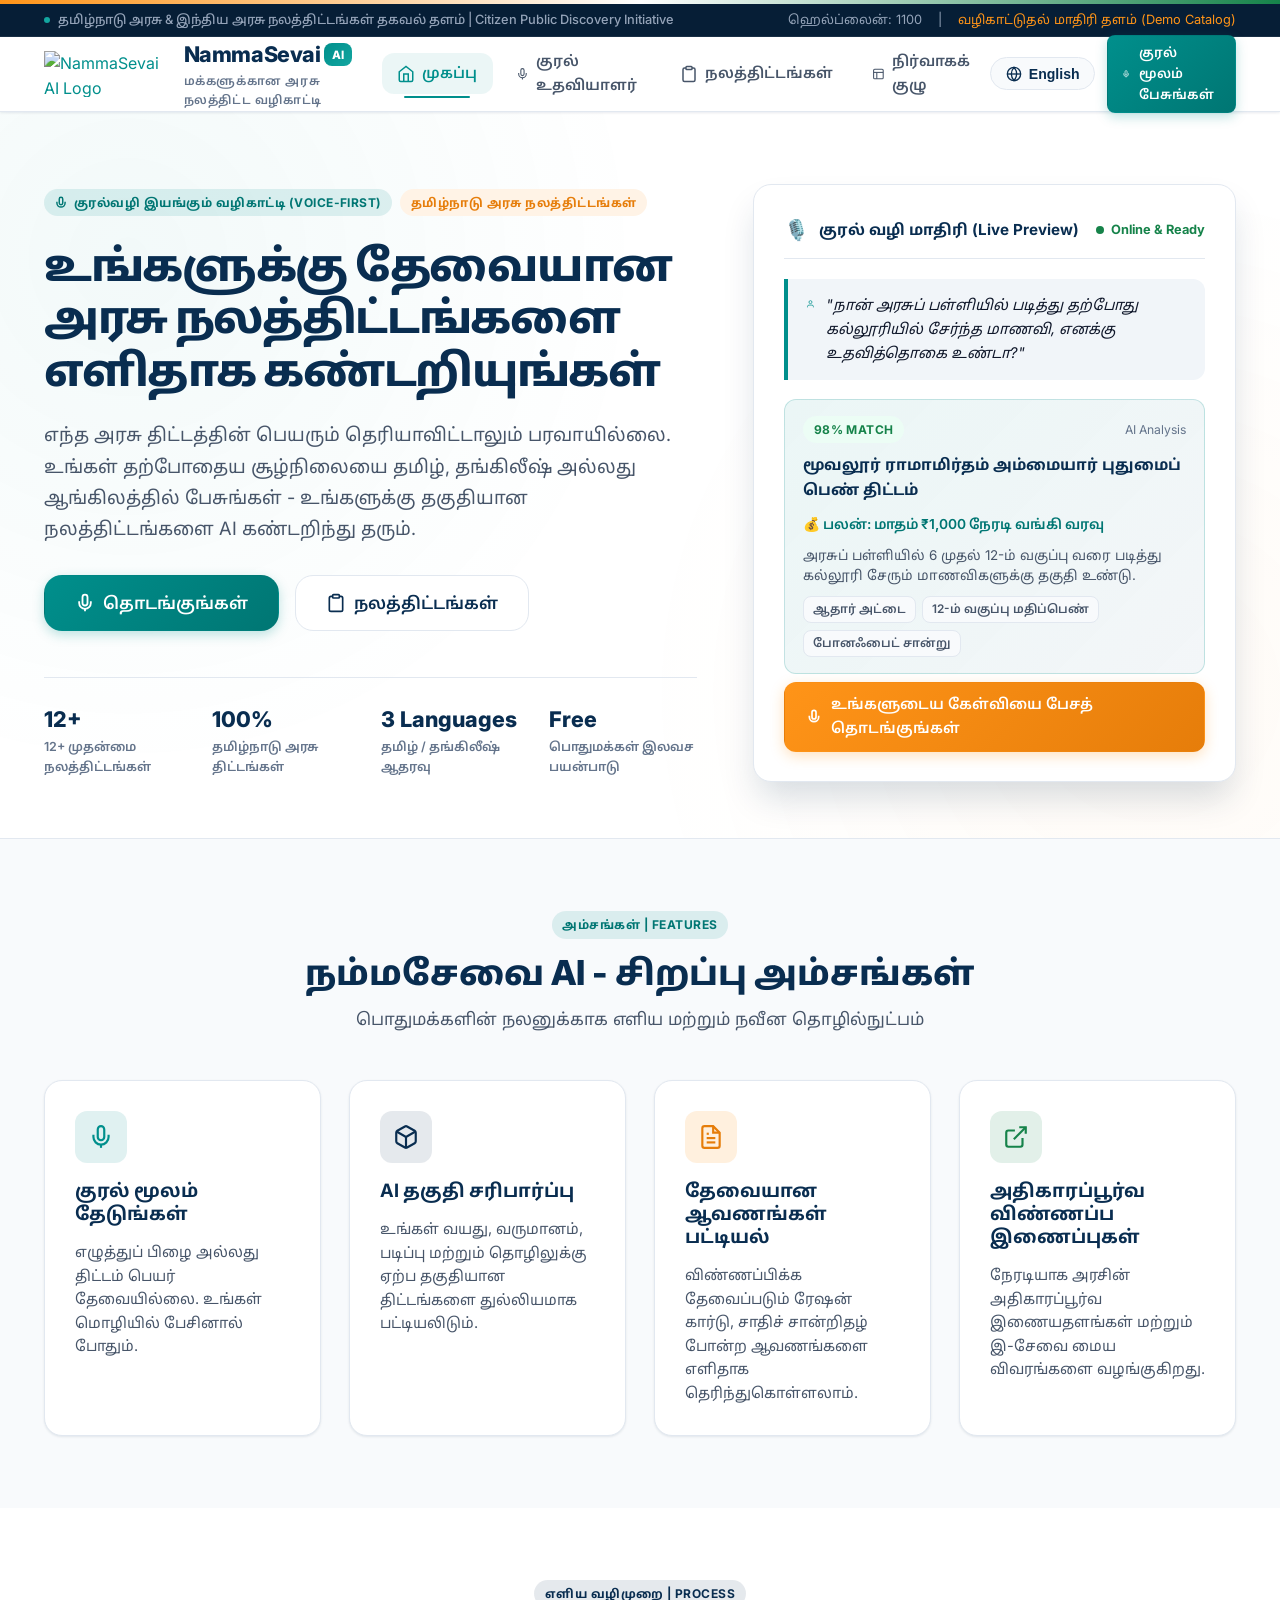
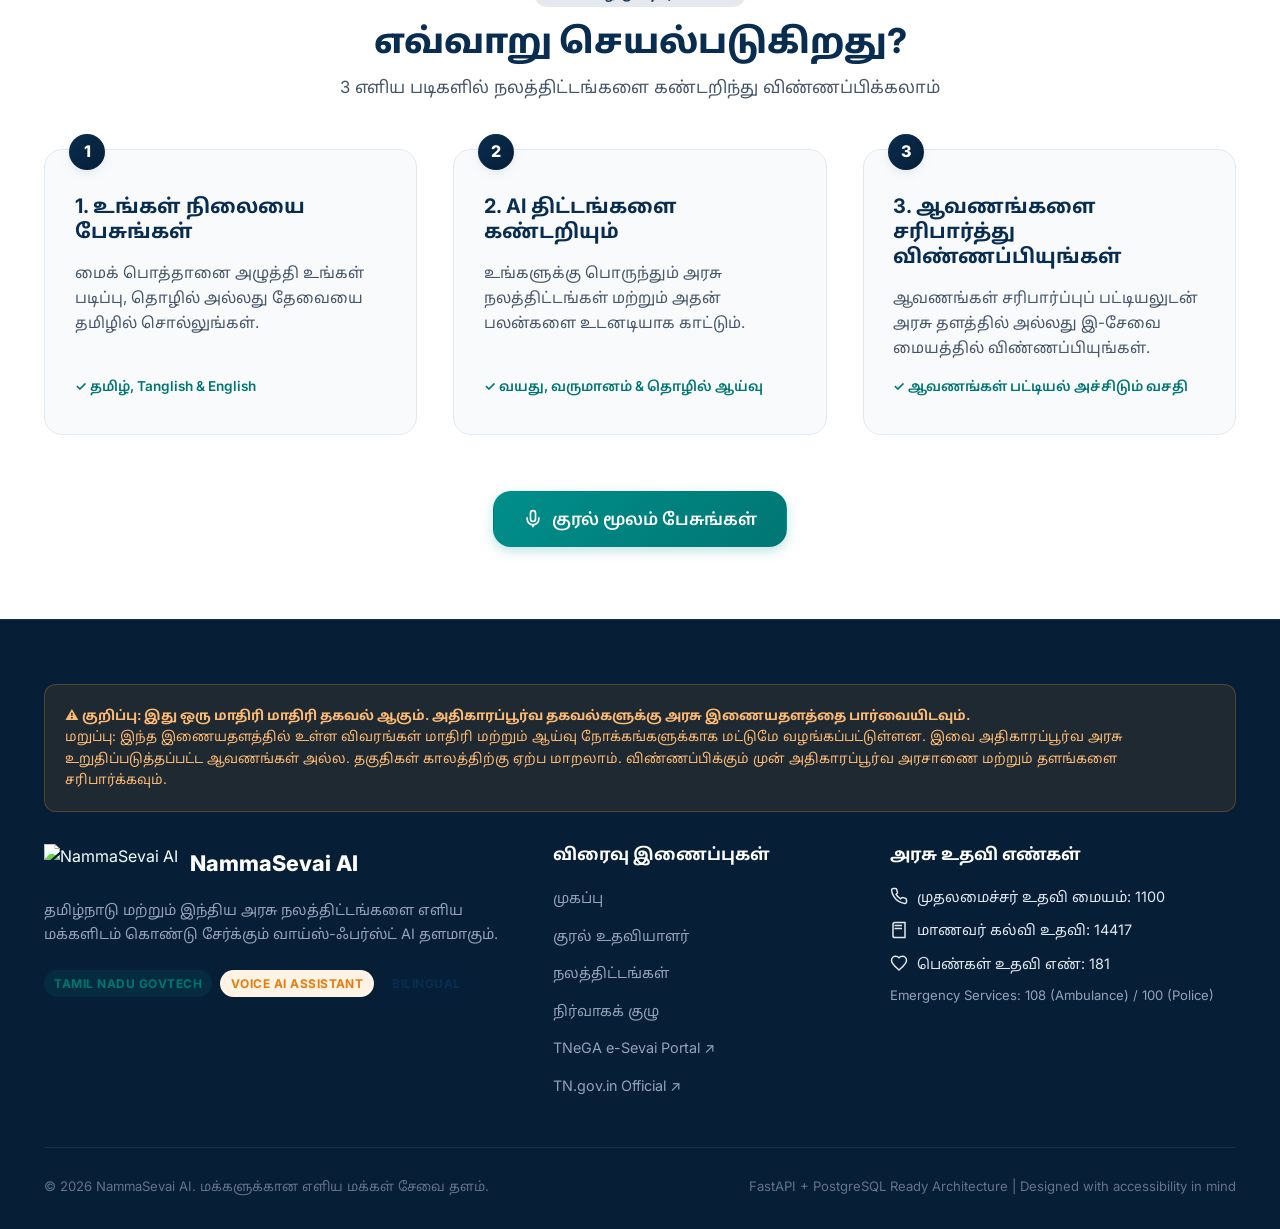
==== templates/index.html @ 92563e33 "Initial commit: NammaSevai AI full-stack voice-first welfare scheme assistant" ====
<!DOCTYPE html>
<html lang="ta">
<head>
  <meta charset="UTF-8" />
  <meta name="viewport" content="width=device-width, initial-scale=1.0" />
  <title>NammaSevai AI | நம்மசேவை AI - அரசு நலத்திட்டங்கள் வழிகாட்டி</title>
  <meta name="description" content="Voice-first government welfare scheme discovery assistant for citizens of Tamil Nadu. Speak in Tamil, Tanglish or English to discover eligible schemes and required documents." />
  <link rel="icon" type="image/svg+xml" href="/assets/nammasevai_minimal.svg" />

  <!-- Google Fonts: Inter & Noto Sans Tamil -->
  <link rel="preconnect" href="https://fonts.googleapis.com" />
  <link rel="preconnect" href="https://fonts.gstatic.com" crossorigin />
  <link href="https://fonts.googleapis.com/css2?family=Inter:wght@400;500;600;700;800&family=Noto+Sans+Tamil:wght@400;500;600;700;800&display=swap" rel="stylesheet" />

  <!-- Stylesheet -->
  <link rel="stylesheet" href="/static/css/style.css" />
</head>
<body>
  <!-- App Mounting Root -->
  <div id="app-root" style="display: flex; flex-direction: column; min-height: 100vh;"></div>

  <!-- Main ES Module Application Entrypoint -->
  <script type="module" src="/static/js/app.js"></script>
</body>
</html>
---- static/css/style.css ----
/* NammaSevai AI - GovTech SaaS Design System */
:root {
  --primary-navy: #092d50;
  --primary-navy-dark: #061e36;
  --primary-navy-light: #164d78;
  --primary-teal: #008f8c;
  --primary-teal-dark: #007673;
  --primary-teal-light: #13a6a0;
  --accent-saffron: #ff9418;
  --accent-saffron-dark: #e67d0a;
  --accent-saffron-light: #fff3e6;
  --gov-green: #16834a;
  --gov-green-light: #ecfdf5;
  --gov-red: #dc2626;
  --gov-red-light: #fef2f2;
  
  --bg-white: #ffffff;
  --bg-surface: #f8fafc;
  --bg-surface-elevated: #ffffff;
  --bg-subtle: #f1f5f9;
  
  --text-main: #0f172a;
  --text-muted: #475569;
  --text-light: #64748b;
  --border-color: #e2e8f0;
  --border-focus: #008f8c;
  
  --shadow-sm: 0 1px 3px rgba(9, 45, 80, 0.06), 0 1px 2px rgba(9, 45, 80, 0.04);
  --shadow-md: 0 4px 14px -2px rgba(9, 45, 80, 0.08), 0 2px 6px -1px rgba(9, 45, 80, 0.04);
  --shadow-lg: 0 12px 28px -4px rgba(9, 45, 80, 0.12), 0 4px 12px -2px rgba(9, 45, 80, 0.06);
  --shadow-xl: 0 20px 35px -5px rgba(9, 45, 80, 0.16);

  --radius-sm: 8px;
  --radius-md: 12px;
  --radius-lg: 18px;
  --radius-full: 9999px;
  
  --font-sans: 'Inter', -apple-system, BlinkMacSystemFont, 'Segoe UI', Roboto, 'Noto Sans Tamil', 'Mukta Malar', sans-serif;
  --transition: all 0.2s cubic-bezier(0.16, 1, 0.3, 1);
}

* {
  box-sizing: border-box;
  margin: 0;
  padding: 0;
}

body {
  font-family: var(--font-sans);
  background-color: var(--bg-white);
  color: var(--text-main);
  line-height: 1.6;
  min-height: 100vh;
  display: flex;
  flex-direction: column;
  -webkit-font-smoothing: antialiased;
}

/* Container */
.container {
  width: 100%;
  max-width: 1240px;
  margin: 0 auto;
  padding: 0 1.5rem;
}

/* Typography */
h1, h2, h3, h4, h5, h6 {
  color: var(--primary-navy);
  font-weight: 700;
  line-height: 1.25;
}

a {
  color: var(--primary-teal);
  text-decoration: none;
  transition: var(--transition);
}
a:hover {
  color: var(--primary-teal-dark);
}

/* Gov Banner */
.gov-top-bar {
  background: linear-gradient(90deg, #ff9418 0%, #ffffff 50%, #16834a 100%);
  height: 4px;
  width: 100%;
}

.official-strip {
  background-color: var(--primary-navy-dark);
  color: #94a3b8;
  font-size: 0.8rem;
  padding: 0.35rem 0;
  border-bottom: 1px solid rgba(255, 255, 255, 0.08);
}
.official-strip-content {
  display: flex;
  justify-content: space-between;
  align-items: center;
  flex-wrap: wrap;
  gap: 0.5rem;
}
.official-badge-text {
  display: flex;
  align-items: center;
  gap: 0.5rem;
  font-weight: 500;
}
.official-badge-text span.dot {
  width: 6px;
  height: 6px;
  background-color: var(--primary-teal-light);
  border-radius: 50%;
  display: inline-block;
}

/* Navbar */
.navbar {
  background-color: var(--bg-white);
  border-bottom: 1px solid var(--border-color);
  position: sticky;
  top: 0;
  z-index: 1000;
  box-shadow: var(--shadow-sm);
  transition: var(--transition);
}
.navbar-inner {
  display: flex;
  align-items: center;
  justify-content: space-between;
  height: 74px;
}
.brand-link {
  display: flex;
  align-items: center;
  gap: 0.85rem;
  text-decoration: none;
  cursor: pointer;
}
.brand-logo-img {
  height: 46px;
  width: auto;
  object-fit: contain;
}
.brand-titles {
  display: flex;
  flex-direction: column;
}
.brand-title-main {
  font-size: 1.35rem;
  font-weight: 800;
  color: var(--primary-navy);
  letter-spacing: -0.02em;
  display: flex;
  align-items: center;
  gap: 0.25rem;
}
.brand-title-main .ai-pill {
  background: linear-gradient(135deg, var(--primary-teal), var(--primary-teal-light));
  color: white;
  font-size: 0.72rem;
  font-weight: 800;
  padding: 0.15rem 0.45rem;
  border-radius: var(--radius-sm);
  letter-spacing: 0.05em;
}
.brand-subtitle {
  font-size: 0.74rem;
  color: var(--text-light);
  font-weight: 600;
  text-transform: uppercase;
  letter-spacing: 0.05em;
}

/* Nav links */
.nav-menu {
  display: flex;
  align-items: center;
  list-style: none;
  gap: 0.5rem;
}
.nav-item {
  position: relative;
}
.nav-link {
  display: flex;
  align-items: center;
  gap: 0.45rem;
  padding: 0.55rem 0.95rem;
  font-size: 0.92rem;
  font-weight: 600;
  color: var(--text-muted);
  border-radius: var(--radius-md);
  transition: var(--transition);
  cursor: pointer;
}
.nav-link:hover {
  color: var(--primary-navy);
  background-color: var(--bg-surface);
}
.nav-link.active {
  color: var(--primary-teal);
  background-color: rgba(0, 143, 140, 0.08);
}
.nav-link.active::after {
  content: '';
  position: absolute;
  bottom: -4px;
  left: 20%;
  right: 20%;
  height: 2.5px;
  background-color: var(--primary-teal);
  border-radius: 2px;
}

/* Nav Actions */
.nav-actions {
  display: flex;
  align-items: center;
  gap: 0.75rem;
}
.lang-toggle-btn {
  display: flex;
  align-items: center;
  gap: 0.45rem;
  background-color: var(--bg-surface);
  border: 1px solid var(--border-color);
  color: var(--primary-navy);
  font-size: 0.88rem;
  font-weight: 700;
  padding: 0.48rem 0.9rem;
  border-radius: var(--radius-full);
  cursor: pointer;
  transition: var(--transition);
}
.lang-toggle-btn:hover {
  border-color: var(--primary-teal);
  background-color: #ffffff;
  box-shadow: var(--shadow-sm);
}

.mobile-menu-toggle {
  display: none;
  background: none;
  border: none;
  font-size: 1.5rem;
  color: var(--primary-navy);
  cursor: pointer;
  padding: 0.4rem;
}

/* Buttons */
.btn {
  display: inline-flex;
  align-items: center;
  justify-content: center;
  gap: 0.55rem;
  font-family: inherit;
  font-size: 0.92rem;
  font-weight: 600;
  padding: 0.65rem 1.35rem;
  border-radius: var(--radius-md);
  cursor: pointer;
  transition: var(--transition);
  border: 1px solid transparent;
  text-decoration: none;
}
.btn-primary {
  background: linear-gradient(135deg, var(--primary-teal) 0%, var(--primary-teal-dark) 100%);
  color: #ffffff;
  box-shadow: 0 4px 12px rgba(0, 143, 140, 0.25);
}
.btn-primary:hover {
  background: linear-gradient(135deg, var(--primary-teal-light) 0%, var(--primary-teal) 100%);
  box-shadow: 0 6px 18px rgba(0, 143, 140, 0.35);
  transform: translateY(-1px);
  color: #ffffff;
}
.btn-navy {
  background: linear-gradient(135deg, var(--primary-navy) 0%, var(--primary-navy-dark) 100%);
  color: #ffffff;
}
.btn-navy:hover {
  background: var(--primary-navy-light);
  transform: translateY(-1px);
  color: #ffffff;
}
.btn-saffron {
  background: linear-gradient(135deg, var(--accent-saffron) 0%, var(--accent-saffron-dark) 100%);
  color: #ffffff;
  box-shadow: 0 4px 14px rgba(255, 148, 24, 0.28);
}
.btn-saffron:hover {
  background: var(--accent-saffron-dark);
  color: #ffffff;
}
.btn-outline {
  background: #ffffff;
  border-color: var(--border-color);
  color: var(--primary-navy);
}
.btn-outline:hover {
  border-color: var(--primary-teal);
  color: var(--primary-teal);
  background-color: var(--bg-surface);
}
.btn-sm {
  font-size: 0.82rem;
  padding: 0.4rem 0.85rem;
  border-radius: var(--radius-sm);
}
.btn-lg {
  font-size: 1.05rem;
  padding: 0.85rem 1.85rem;
  border-radius: var(--radius-lg);
}

/* Badges */
.badge {
  display: inline-flex;
  align-items: center;
  gap: 0.35rem;
  font-size: 0.75rem;
  font-weight: 700;
  padding: 0.25rem 0.65rem;
  border-radius: var(--radius-full);
  text-transform: uppercase;
  letter-spacing: 0.04em;
}
.badge-teal {
  background-color: rgba(0, 143, 140, 0.12);
  color: var(--primary-teal-dark);
}
.badge-navy {
  background-color: rgba(9, 45, 80, 0.1);
  color: var(--primary-navy);
}
.badge-saffron {
  background-color: var(--accent-saffron-light);
  color: var(--accent-saffron-dark);
}
.badge-green {
  background-color: var(--gov-green-light);
  color: var(--gov-green);
}
.badge-red {
  background-color: var(--gov-red-light);
  color: var(--gov-red);
}

/* Hero Section */
.hero-section {
  position: relative;
  padding: 4.5rem 0 3.5rem;
  background: radial-gradient(circle at 10% 20%, rgba(0, 143, 140, 0.05) 0%, transparent 40%),
              radial-gradient(circle at 90% 80%, rgba(255, 148, 24, 0.04) 0%, transparent 40%),
              var(--bg-white);
  overflow: hidden;
  border-bottom: 1px solid var(--border-color);
}
.hero-grid {
  display: grid;
  grid-template-columns: 1.15fr 0.85fr;
  gap: 3.5rem;
  align-items: center;
}
.hero-content {
  display: flex;
  flex-direction: column;
  gap: 1.4rem;
}
.hero-badge-wrap {
  display: flex;
  align-items: center;
  gap: 0.5rem;
}
.hero-title {
  font-size: 2.75rem;
  font-weight: 800;
  letter-spacing: -0.03em;
  line-height: 1.2;
  color: var(--primary-navy);
}
.hero-subtitle {
  font-size: 1.15rem;
  color: var(--text-muted);
  line-height: 1.7;
}
.hero-actions {
  display: flex;
  flex-wrap: wrap;
  gap: 1rem;
  margin-top: 0.5rem;
}
.hero-stats-row {
  display: grid;
  grid-template-columns: repeat(4, 1fr);
  gap: 1.25rem;
  margin-top: 1.5rem;
  padding-top: 1.5rem;
  border-top: 1px solid var(--border-color);
}
.hero-stat-card {
  display: flex;
  flex-direction: column;
}
.stat-number {
  font-size: 1.35rem;
  font-weight: 800;
  color: var(--primary-navy);
}
.stat-label {
  font-size: 0.78rem;
  color: var(--text-light);
  font-weight: 600;
}

/* Hero Interactive Voice Demo Preview Card */
.hero-preview-box {
  background: #ffffff;
  border-radius: var(--radius-lg);
  padding: 1.85rem;
  box-shadow: var(--shadow-xl);
  border: 1px solid var(--border-color);
  position: relative;
}
.preview-box-header {
  display: flex;
  align-items: center;
  justify-content: space-between;
  margin-bottom: 1.25rem;
  padding-bottom: 0.75rem;
  border-bottom: 1px solid var(--border-color);
}
.preview-status {
  display: flex;
  align-items: center;
  gap: 0.45rem;
  font-size: 0.8rem;
  color: var(--gov-green);
  font-weight: 700;
}
.pulse-indicator {
  width: 8px;
  height: 8px;
  background-color: var(--gov-green);
  border-radius: 50%;
  animation: pulseGreen 2s infinite;
}
@keyframes pulseGreen {
  0% { transform: scale(0.95); box-shadow: 0 0 0 0 rgba(22, 131, 74, 0.7); }
  70% { transform: scale(1); box-shadow: 0 0 0 8px rgba(22, 131, 74, 0); }
  100% { transform: scale(0.95); box-shadow: 0 0 0 0 rgba(22, 131, 74, 0); }
}

.preview-speech-demo {
  display: flex;
  flex-direction: column;
  gap: 1.15rem;
}
.speech-bubble-user {
  background-color: #f1f5f9;
  border-left: 4px solid var(--primary-teal);
  padding: 0.95rem 1.15rem;
  border-radius: 0 var(--radius-md) var(--radius-md) 0;
  font-size: 0.92rem;
  color: var(--text-main);
  font-style: italic;
  display: flex;
  align-items: flex-start;
  gap: 0.65rem;
}
.speech-bubble-ai {
  background: linear-gradient(135deg, rgba(0, 143, 140, 0.08) 0%, rgba(22, 77, 120, 0.05) 100%);
  border: 1px solid rgba(0, 143, 140, 0.2);
  border-radius: var(--radius-md);
  padding: 1rem 1.15rem;
  display: flex;
  flex-direction: column;
  gap: 0.65rem;
}
.ai-match-header {
  display: flex;
  align-items: center;
  justify-content: space-between;
}
.ai-scheme-name {
  font-weight: 700;
  color: var(--primary-navy);
  font-size: 0.96rem;
}
.ai-scheme-benefit {
  font-size: 0.86rem;
  color: var(--primary-teal-dark);
  font-weight: 600;
}
.preview-mic-cta {
  display: flex;
  align-items: center;
  justify-content: center;
  margin-top: 0.5rem;
}

/* Feature Cards Grid */
.features-section {
  padding: 4.5rem 0;
  background-color: var(--bg-surface);
}
.section-header {
  text-align: center;
  max-width: 720px;
  margin: 0 auto 3rem;
}
.section-title {
  font-size: 2.15rem;
  font-weight: 800;
  margin-bottom: 0.75rem;
  color: var(--primary-navy);
}
.section-subtitle {
  font-size: 1.05rem;
  color: var(--text-muted);
}
.features-grid {
  display: grid;
  grid-template-columns: repeat(4, 1fr);
  gap: 1.75rem;
}
.feature-card {
  background-color: var(--bg-white);
  border: 1px solid var(--border-color);
  border-radius: var(--radius-lg);
  padding: 1.85rem;
  box-shadow: var(--shadow-sm);
  transition: var(--transition);
  display: flex;
  flex-direction: column;
  gap: 1rem;
}
.feature-card:hover {
  transform: translateY(-4px);
  box-shadow: var(--shadow-lg);
  border-color: var(--primary-teal-light);
}
.feature-icon-wrapper {
  width: 52px;
  height: 52px;
  border-radius: var(--radius-md);
  background: rgba(0, 143, 140, 0.1);
  color: var(--primary-teal);
  display: flex;
  align-items: center;
  justify-content: center;
  font-size: 1.5rem;
}
.feature-title {
  font-size: 1.15rem;
  font-weight: 700;
  color: var(--primary-navy);
}
.feature-desc {
  font-size: 0.92rem;
  color: var(--text-muted);
  line-height: 1.6;
}

/* How It Works Steps */
.how-it-works-section {
  padding: 4.5rem 0;
  background-color: var(--bg-white);
}
.steps-grid {
  display: grid;
  grid-template-columns: repeat(3, 1fr);
  gap: 2.25rem;
  position: relative;
}
.step-card {
  background-color: var(--bg-surface);
  border: 1px solid var(--border-color);
  border-radius: var(--radius-lg);
  padding: 2.25rem 1.85rem;
  position: relative;
  display: flex;
  flex-direction: column;
  gap: 1rem;
}
.step-number {
  position: absolute;
  top: -16px;
  left: 24px;
  background: linear-gradient(135deg, var(--primary-navy), var(--primary-navy-dark));
  color: white;
  width: 36px;
  height: 36px;
  border-radius: 50%;
  display: flex;
  align-items: center;
  justify-content: center;
  font-weight: 800;
  font-size: 1rem;
  box-shadow: var(--shadow-md);
}
.step-title {
  font-size: 1.25rem;
  font-weight: 700;
  color: var(--primary-navy);
  margin-top: 0.5rem;
}
.step-desc {
  font-size: 0.95rem;
  color: var(--text-muted);
  line-height: 1.65;
}

/* AI Assistant Page Styles */
.assistant-page-container {
  padding: 2.5rem 0 4rem;
  max-width: 960px;
  margin: 0 auto;
}
.assistant-header {
  text-align: center;
  margin-bottom: 2rem;
}
.assistant-lang-selector {
  display: flex;
  align-items: center;
  justify-content: center;
  gap: 0.75rem;
  margin-top: 1rem;
  flex-wrap: wrap;
}
.lang-chip {
  padding: 0.45rem 1.15rem;
  border-radius: var(--radius-full);
  font-size: 0.88rem;
  font-weight: 600;
  background-color: var(--bg-surface);
  border: 1px solid var(--border-color);
  color: var(--text-muted);
  cursor: pointer;
  transition: var(--transition);
}
.lang-chip.active {
  background-color: var(--primary-teal);
  color: #ffffff;
  border-color: var(--primary-teal);
  box-shadow: 0 2px 8px rgba(0, 143, 140, 0.25);
}

/* Microphone Interface */
.mic-control-center {
  background: linear-gradient(180deg, #ffffff 0%, var(--bg-surface) 100%);
  border: 1px solid var(--border-color);
  border-radius: var(--radius-lg);
  padding: 2.5rem 2rem;
  text-align: center;
  box-shadow: var(--shadow-lg);
  margin-bottom: 2rem;
  position: relative;
}
.large-mic-btn {
  width: 96px;
  height: 96px;
  border-radius: 50%;
  border: none;
  background: linear-gradient(135deg, var(--primary-teal) 0%, var(--primary-teal-dark) 100%);
  color: white;
  cursor: pointer;
  display: inline-flex;
  align-items: center;
  justify-content: center;
  font-size: 2.4rem;
  box-shadow: 0 10px 25px rgba(0, 143, 140, 0.35);
  transition: var(--transition);
  position: relative;
}
.large-mic-btn:hover {
  transform: scale(1.06);
  background: linear-gradient(135deg, var(--primary-teal-light) 0%, var(--primary-teal) 100%);
  box-shadow: 0 14px 30px rgba(0, 143, 140, 0.45);
}
.large-mic-btn.listening {
  background: linear-gradient(135deg, var(--accent-saffron) 0%, #ea580c 100%);
  animation: micListeningGlow 1.5s infinite;
  box-shadow: 0 0 0 14px rgba(255, 148, 24, 0.2);
}
@keyframes micListeningGlow {
  0% { transform: scale(1); box-shadow: 0 0 0 0 rgba(255, 148, 24, 0.5); }
  70% { transform: scale(1.08); box-shadow: 0 0 0 20px rgba(255, 148, 24, 0); }
  100% { transform: scale(1); box-shadow: 0 0 0 0 rgba(255, 148, 24, 0); }
}

.mic-status-label {
  margin-top: 1.25rem;
  font-size: 1.05rem;
  font-weight: 700;
  color: var(--primary-navy);
}
.waveform-container {
  display: flex;
  align-items: center;
  justify-content: center;
  gap: 5px;
  height: 36px;
  margin-top: 0.85rem;
}
.wave-bar {
  width: 4px;
  height: 8px;
  background-color: var(--accent-saffron);
  border-radius: 2px;
  transition: height 0.15s ease;
}
.waveform-container.active .wave-bar {
  animation: soundwave 1s ease-in-out infinite alternate;
}
.wave-bar:nth-child(1) { animation-delay: 0.1s; }
.wave-bar:nth-child(2) { animation-delay: 0.3s; }
.wave-bar:nth-child(3) { animation-delay: 0.5s; }
.wave-bar:nth-child(4) { animation-delay: 0.2s; }
.wave-bar:nth-child(5) { animation-delay: 0.4s; }
.wave-bar:nth-child(6) { animation-delay: 0.6s; }
.wave-bar:nth-child(7) { animation-delay: 0.3s; }

@keyframes soundwave {
  0% { height: 6px; }
  100% { height: 32px; }
}

/* Assistant Input Bar */
.assistant-input-box {
  display: flex;
  flex-direction: column;
  gap: 1rem;
  margin-top: 1.75rem;
}
.input-textarea-wrap {
  position: relative;
  width: 100%;
}
.citizen-textarea {
  width: 100%;
  min-height: 88px;
  padding: 1rem 1.25rem;
  font-family: inherit;
  font-size: 1rem;
  border: 2px solid var(--border-color);
  border-radius: var(--radius-md);
  background-color: #ffffff;
  color: var(--text-main);
  resize: vertical;
  transition: var(--transition);
}
.citizen-textarea:focus {
  outline: none;
  border-color: var(--primary-teal);
  box-shadow: 0 0 0 4px rgba(0, 143, 140, 0.12);
}
.input-controls-row {
  display: flex;
  justify-content: space-between;
  align-items: center;
  flex-wrap: wrap;
  gap: 0.75rem;
}
.input-controls-actions {
  display: flex;
  gap: 0.75rem;
}

/* Example Prompts */
.example-prompts-box {
  margin-top: 1.75rem;
  background-color: var(--bg-surface);
  border: 1px solid var(--border-color);
  border-radius: var(--radius-md);
  padding: 1.25rem;
}
.example-prompts-title {
  font-size: 0.88rem;
  font-weight: 700;
  color: var(--primary-navy);
  margin-bottom: 0.75rem;
  display: flex;
  align-items: center;
  gap: 0.45rem;
}
.prompt-chips-wrap {
  display: flex;
  flex-wrap: wrap;
  gap: 0.6rem;
}
.prompt-chip {
  background-color: #ffffff;
  border: 1px solid var(--border-color);
  color: var(--text-main);
  font-size: 0.84rem;
  padding: 0.5rem 0.95rem;
  border-radius: var(--radius-full);
  cursor: pointer;
  transition: var(--transition);
  text-align: left;
}
.prompt-chip:hover {
  border-color: var(--primary-teal);
  background-color: rgba(0, 143, 140, 0.05);
  color: var(--primary-teal-dark);
}

/* Chat & Results Display */
.chat-conversation-area {
  display: flex;
  flex-direction: column;
  gap: 1.5rem;
  margin-top: 2rem;
}
.chat-message {
  display: flex;
  gap: 1rem;
  animation: fadeIn 0.3s ease;
}
@keyframes fadeIn {
  from { opacity: 0; transform: translateY(6px); }
  to { opacity: 1; transform: translateY(0); }
}
.chat-avatar {
  width: 42px;
  height: 42px;
  border-radius: 50%;
  display: flex;
  align-items: center;
  justify-content: center;
  font-size: 1.2rem;
  flex-shrink: 0;
}
.chat-avatar.user {
  background-color: var(--primary-navy);
  color: white;
}
.chat-avatar.ai {
  background: linear-gradient(135deg, var(--primary-teal), var(--primary-teal-dark));
  color: white;
}
.chat-body {
  flex: 1;
  background-color: #ffffff;
  border: 1px solid var(--border-color);
  border-radius: var(--radius-md);
  padding: 1.25rem 1.5rem;
  box-shadow: var(--shadow-sm);
}
.chat-body.user-bubble {
  background-color: #f8fafc;
  border-left: 4px solid var(--primary-navy);
}
.chat-body.ai-bubble {
  border-left: 4px solid var(--primary-teal);
}
.chat-header {
  display: flex;
  justify-content: space-between;
  align-items: center;
  margin-bottom: 0.5rem;
}
.chat-sender-name {
  font-weight: 700;
  font-size: 0.9rem;
  color: var(--primary-navy);
}
.chat-time {
  font-size: 0.75rem;
  color: var(--text-light);
}
.chat-text {
  font-size: 0.98rem;
  color: var(--text-main);
  line-height: 1.6;
}
.ai-actions-row {
  display: flex;
  align-items: center;
  justify-content: space-between;
  margin-top: 1rem;
  padding-top: 0.75rem;
  border-top: 1px solid var(--border-color);
  flex-wrap: wrap;
  gap: 0.5rem;
}

/* Chat Matched Scheme Preview Cards */
.matched-schemes-preview-list {
  display: flex;
  flex-direction: column;
  gap: 0.85rem;
  margin-top: 1rem;
}
.matched-preview-card {
  background-color: var(--bg-surface);
  border: 1px solid var(--border-color);
  border-radius: var(--radius-md);
  padding: 1rem 1.25rem;
  display: flex;
  justify-content: space-between;
  align-items: center;
  gap: 1rem;
  transition: var(--transition);
}
.matched-preview-card:hover {
  border-color: var(--primary-teal);
  background-color: #ffffff;
  box-shadow: var(--shadow-sm);
}
.matched-preview-info {
  display: flex;
  flex-direction: column;
  gap: 0.25rem;
}
.matched-preview-title {
  font-weight: 700;
  color: var(--primary-navy);
  font-size: 0.96rem;
}
.matched-preview-benefit {
  font-size: 0.85rem;
  color: var(--primary-teal-dark);
  font-weight: 600;
}

/* Schemes Catalog & Results Page */
.results-page-container {
  padding: 2.5rem 0 4rem;
}
.results-header-banner {
  background: linear-gradient(135deg, var(--primary-navy) 0%, var(--primary-navy-dark) 100%);
  color: white;
  border-radius: var(--radius-lg);
  padding: 2.5rem;
  margin-bottom: 2rem;
  box-shadow: var(--shadow-md);
  position: relative;
  overflow: hidden;
}
.results-header-banner h1 {
  color: white;
  margin-bottom: 0.5rem;
}
.results-header-banner p {
  color: #cbd5e1;
  font-size: 1.05rem;
  max-width: 750px;
}

/* Filters & Search Toolbar */
.filter-toolbar {
  background-color: #ffffff;
  border: 1px solid var(--border-color);
  border-radius: var(--radius-lg);
  padding: 1.35rem;
  box-shadow: var(--shadow-sm);
  margin-bottom: 2rem;
  display: flex;
  flex-direction: column;
  gap: 1.25rem;
}
.filter-search-row {
  display: flex;
  gap: 1rem;
  align-items: center;
}
.search-input-wrap {
  flex: 1;
  position: relative;
}
.search-input {
  width: 100%;
  padding: 0.75rem 1rem 0.75rem 2.75rem;
  font-size: 0.95rem;
  border: 1.5px solid var(--border-color);
  border-radius: var(--radius-md);
  font-family: inherit;
  transition: var(--transition);
}
.search-input:focus {
  outline: none;
  border-color: var(--primary-teal);
  box-shadow: 0 0 0 3px rgba(0, 143, 140, 0.12);
}
.search-icon-inside {
  position: absolute;
  left: 1rem;
  top: 50%;
  transform: translateY(-50%);
  color: var(--text-light);
  font-size: 1.1rem;
}
.filter-category-pills {
  display: flex;
  flex-wrap: wrap;
  gap: 0.55rem;
  align-items: center;
}
.category-pill {
  padding: 0.45rem 1rem;
  border-radius: var(--radius-full);
  font-size: 0.84rem;
  font-weight: 600;
  background-color: var(--bg-surface);
  border: 1px solid var(--border-color);
  color: var(--text-muted);
  cursor: pointer;
  transition: var(--transition);
}
.category-pill:hover {
  border-color: var(--primary-teal);
  color: var(--primary-teal-dark);
}
.category-pill.active {
  background-color: var(--primary-teal);
  color: #ffffff;
  border-color: var(--primary-teal);
}

/* Scheme Cards Grid */
.schemes-grid {
  display: grid;
  grid-template-columns: repeat(auto-fill, minmax(360px, 1fr));
  gap: 1.75rem;
}
.scheme-card {
  background-color: #ffffff;
  border: 1px solid var(--border-color);
  border-radius: var(--radius-lg);
  padding: 1.75rem;
  box-shadow: var(--shadow-sm);
  transition: var(--transition);
  display: flex;
  flex-direction: column;
  justify-content: space-between;
  gap: 1.25rem;
  position: relative;
}
.scheme-card:hover {
  transform: translateY(-4px);
  box-shadow: var(--shadow-lg);
  border-color: var(--primary-teal-light);
}
.scheme-card-top {
  display: flex;
  flex-direction: column;
  gap: 0.85rem;
}
.scheme-card-tags {
  display: flex;
  justify-content: space-between;
  align-items: center;
  flex-wrap: wrap;
  gap: 0.5rem;
}
.scheme-card-title {
  font-size: 1.2rem;
  font-weight: 700;
  color: var(--primary-navy);
  line-height: 1.35;
}
.scheme-dept-label {
  font-size: 0.82rem;
  color: var(--text-light);
  font-weight: 500;
}
.scheme-benefit-badge-box {
  background: linear-gradient(135deg, rgba(0, 143, 140, 0.08) 0%, rgba(22, 77, 120, 0.04) 100%);
  border-left: 3px solid var(--primary-teal);
  padding: 0.75rem 1rem;
  border-radius: 0 var(--radius-sm) var(--radius-sm) 0;
}
.benefit-amount-text {
  font-weight: 800;
  color: var(--primary-navy);
  font-size: 1.05rem;
}
.benefit-summary-text {
  font-size: 0.82rem;
  color: var(--text-muted);
}
.scheme-match-reason-box {
  background-color: var(--accent-saffron-light);
  border: 1px solid rgba(255, 148, 24, 0.3);
  border-radius: var(--radius-sm);
  padding: 0.75rem 0.95rem;
  font-size: 0.82rem;
  color: #9a3412;
  line-height: 1.45;
}
.scheme-docs-preview-row {
  display: flex;
  flex-wrap: wrap;
  gap: 0.4rem;
  margin-top: 0.25rem;
}
.doc-pill {
  background-color: var(--bg-surface);
  border: 1px solid var(--border-color);
  font-size: 0.74rem;
  font-weight: 600;
  padding: 0.2rem 0.55rem;
  border-radius: var(--radius-sm);
  color: var(--text-muted);
}
.scheme-card-actions {
  display: flex;
  align-items: center;
  justify-content: space-between;
  gap: 0.75rem;
  padding-top: 1rem;
  border-top: 1px solid var(--border-color);
}

/* Scheme Details Page */
.details-page-container {
  padding: 2rem 0 4rem;
  max-width: 1040px;
  margin: 0 auto;
}
.details-back-btn {
  margin-bottom: 1.5rem;
  display: inline-flex;
  align-items: center;
  gap: 0.5rem;
  color: var(--primary-teal-dark);
  font-weight: 600;
  cursor: pointer;
}
.details-header-card {
  background-color: #ffffff;
  border: 1px solid var(--border-color);
  border-radius: var(--radius-lg);
  padding: 2.25rem;
  box-shadow: var(--shadow-md);
  margin-bottom: 2rem;
  display: flex;
  flex-direction: column;
  gap: 1.25rem;
}
.details-badge-row {
  display: flex;
  align-items: center;
  gap: 0.65rem;
  flex-wrap: wrap;
}
.details-title-en {
  font-size: 1.85rem;
  font-weight: 800;
  color: var(--primary-navy);
  line-height: 1.25;
}
.details-title-ta {
  font-size: 1.45rem;
  font-weight: 700;
  color: var(--primary-teal-dark);
  margin-top: -0.25rem;
}
.details-dept-text {
  font-size: 0.95rem;
  color: var(--text-muted);
  font-weight: 500;
}
.details-benefit-banner {
  background: linear-gradient(135deg, rgba(0, 143, 140, 0.1) 0%, rgba(9, 45, 80, 0.05) 100%);
  border: 1.5px solid rgba(0, 143, 140, 0.25);
  border-radius: var(--radius-md);
  padding: 1.25rem 1.5rem;
  display: flex;
  justify-content: space-between;
  align-items: center;
  flex-wrap: wrap;
  gap: 1rem;
}
.details-grid {
  display: grid;
  grid-template-columns: 1.75fr 1fr;
  gap: 2rem;
}
.details-main-content {
  display: flex;
  flex-direction: column;
  gap: 2rem;
}
.details-side-content {
  display: flex;
  flex-direction: column;
  gap: 1.5rem;
}
.content-card {
  background-color: #ffffff;
  border: 1px solid var(--border-color);
  border-radius: var(--radius-lg);
  padding: 1.85rem;
  box-shadow: var(--shadow-sm);
}
.content-card-title {
  font-size: 1.25rem;
  font-weight: 700;
  color: var(--primary-navy);
  margin-bottom: 1.15rem;
  display: flex;
  align-items: center;
  gap: 0.55rem;
}

/* Interactive Checklist */
.checklist-group {
  display: flex;
  flex-direction: column;
  gap: 0.85rem;
}
.checklist-item {
  display: flex;
  align-items: flex-start;
  gap: 0.85rem;
  padding: 0.75rem 1rem;
  background-color: var(--bg-surface);
  border: 1px solid var(--border-color);
  border-radius: var(--radius-md);
  transition: var(--transition);
  cursor: pointer;
}
.checklist-item:hover {
  background-color: #ffffff;
  border-color: var(--primary-teal);
}
.checklist-item.checked {
  background-color: rgba(22, 131, 74, 0.06);
  border-color: rgba(22, 131, 74, 0.3);
}
.checklist-checkbox {
  width: 20px;
  height: 20px;
  accent-color: var(--primary-teal);
  margin-top: 2px;
  cursor: pointer;
}
.checklist-text {
  font-size: 0.92rem;
  color: var(--text-main);
  line-height: 1.5;
}
.checklist-item.checked .checklist-text {
  color: var(--gov-green);
  font-weight: 500;
}

/* Steps Breakdown */
.procedure-steps {
  display: flex;
  flex-direction: column;
  gap: 1.25rem;
}
.procedure-mode-box {
  background-color: var(--bg-surface);
  border-radius: var(--radius-md);
  padding: 1.25rem;
  border-left: 3px solid var(--primary-teal);
}
.procedure-mode-title {
  font-weight: 700;
  color: var(--primary-navy);
  font-size: 0.98rem;
  margin-bottom: 0.45rem;
}
.procedure-mode-text {
  font-size: 0.92rem;
  color: var(--text-muted);
}

/* Admin Dashboard */
.admin-container {
  padding: 2.5rem 0 4rem;
}
.admin-stats-grid {
  display: grid;
  grid-template-columns: repeat(4, 1fr);
  gap: 1.5rem;
  margin-bottom: 2rem;
}
.admin-stat-card {
  background-color: #ffffff;
  border: 1px solid var(--border-color);
  border-radius: var(--radius-lg);
  padding: 1.5rem;
  box-shadow: var(--shadow-sm);
  display: flex;
  justify-content: space-between;
  align-items: center;
}
.admin-stat-num {
  font-size: 1.85rem;
  font-weight: 800;
  color: var(--primary-navy);
}
.admin-stat-title {
  font-size: 0.85rem;
  color: var(--text-light);
  font-weight: 600;
}
.admin-stat-icon {
  width: 48px;
  height: 48px;
  border-radius: var(--radius-md);
  background-color: rgba(0, 143, 140, 0.1);
  color: var(--primary-teal);
  display: flex;
  align-items: center;
  justify-content: center;
  font-size: 1.35rem;
}

.admin-table-card {
  background-color: #ffffff;
  border: 1px solid var(--border-color);
  border-radius: var(--radius-lg);
  padding: 1.75rem;
  box-shadow: var(--shadow-md);
}
.admin-table-toolbar {
  display: flex;
  justify-content: space-between;
  align-items: center;
  margin-bottom: 1.5rem;
  flex-wrap: wrap;
  gap: 1rem;
}
.admin-table-responsive {
  width: 100%;
  overflow-x: auto;
}
.admin-table {
  width: 100%;
  border-collapse: collapse;
  text-align: left;
}
.admin-table th {
  background-color: var(--bg-surface);
  color: var(--text-muted);
  font-size: 0.82rem;
  font-weight: 700;
  text-transform: uppercase;
  letter-spacing: 0.05em;
  padding: 0.95rem 1rem;
  border-bottom: 1.5px solid var(--border-color);
}
.admin-table td {
  padding: 1rem;
  border-bottom: 1px solid var(--border-color);
  font-size: 0.9rem;
  color: var(--text-main);
  vertical-align: middle;
}
.admin-table tr:hover td {
  background-color: #f8fafc;
}
.table-actions-cell {
  display: flex;
  gap: 0.45rem;
  align-items: center;
}

/* Modal Form */
.modal-overlay {
  position: fixed;
  inset: 0;
  background-color: rgba(15, 23, 42, 0.6);
  backdrop-filter: blur(4px);
  z-index: 2000;
  display: flex;
  align-items: center;
  justify-content: center;
  padding: 1.5rem;
  opacity: 0;
  pointer-events: none;
  transition: opacity 0.25s ease;
}
.modal-overlay.open {
  opacity: 1;
  pointer-events: auto;
}
.modal-box {
  background-color: #ffffff;
  border-radius: var(--radius-lg);
  width: 100%;
  max-width: 720px;
  max-height: 90vh;
  overflow-y: auto;
  box-shadow: var(--shadow-xl);
  display: flex;
  flex-direction: column;
}
.modal-header {
  padding: 1.5rem 1.75rem;
  border-bottom: 1px solid var(--border-color);
  display: flex;
  justify-content: space-between;
  align-items: center;
}
.modal-title {
  font-size: 1.35rem;
  font-weight: 700;
  color: var(--primary-navy);
}
.modal-close-btn {
  background: none;
  border: none;
  font-size: 1.5rem;
  cursor: pointer;
  color: var(--text-light);
  line-height: 1;
}
.modal-body {
  padding: 1.75rem;
  display: flex;
  flex-direction: column;
  gap: 1.25rem;
}
.form-group {
  display: flex;
  flex-direction: column;
  gap: 0.45rem;
}
.form-label {
  font-size: 0.88rem;
  font-weight: 600;
  color: var(--primary-navy);
}
.form-input, .form-select, .form-textarea {
  width: 100%;
  padding: 0.65rem 0.95rem;
  font-family: inherit;
  font-size: 0.92rem;
  border: 1.5px solid var(--border-color);
  border-radius: var(--radius-sm);
  background-color: #ffffff;
  transition: var(--transition);
}
.form-input:focus, .form-select:focus, .form-textarea:focus {
  outline: none;
  border-color: var(--primary-teal);
  box-shadow: 0 0 0 3px rgba(0, 143, 140, 0.12);
}
.modal-footer {
  padding: 1.25rem 1.75rem;
  border-top: 1px solid var(--border-color);
  display: flex;
  justify-content: flex-end;
  gap: 0.75rem;
  background-color: var(--bg-surface);
}

/* Footer */
.footer {
  background-color: var(--primary-navy-dark);
  color: #cbd5e1;
  padding: 4rem 0 2rem;
  margin-top: auto;
  border-top: 1px solid rgba(255, 255, 255, 0.08);
}
.footer-grid {
  display: grid;
  grid-template-columns: 1.6fr 1fr 1.2fr;
  gap: 3rem;
  margin-bottom: 3rem;
}
.footer-brand {
  display: flex;
  flex-direction: column;
  gap: 1rem;
}
.footer-brand-title {
  font-size: 1.35rem;
  font-weight: 800;
  color: #ffffff;
}
.footer-text {
  font-size: 0.9rem;
  line-height: 1.65;
  color: #94a3b8;
}
.footer-col-title {
  color: #ffffff;
  font-size: 1.05rem;
  font-weight: 700;
  margin-bottom: 1.25rem;
}
.footer-links-list {
  list-style: none;
  display: flex;
  flex-direction: column;
  gap: 0.75rem;
}
.footer-links-list a {
  color: #94a3b8;
  font-size: 0.9rem;
}
.footer-links-list a:hover {
  color: var(--primary-teal-light);
}
.helpline-item {
  display: flex;
  align-items: center;
  gap: 0.55rem;
  font-size: 0.9rem;
  color: #e2e8f0;
  margin-bottom: 0.65rem;
}
.disclaimer-banner {
  background-color: rgba(255, 148, 24, 0.1);
  border: 1px solid rgba(255, 148, 24, 0.25);
  border-radius: var(--radius-md);
  padding: 1.25rem;
  font-size: 0.84rem;
  color: #fdba74;
  line-height: 1.6;
  margin-bottom: 2rem;
}
.footer-bottom {
  display: flex;
  justify-content: space-between;
  align-items: center;
  flex-wrap: wrap;
  gap: 1rem;
  padding-top: 1.75rem;
  border-top: 1px solid rgba(255, 255, 255, 0.08);
  font-size: 0.82rem;
  color: #64748b;
}

/* Print Styles */
@media print {
  .navbar, .footer, .btn, .filter-toolbar, .search-input-wrap, .official-strip, .gov-top-bar {
    display: none !important;
  }
  body {
    background: white !important;
    color: black !important;
  }
  .content-card {
    border: 1px solid #ccc !important;
    box-shadow: none !important;
    page-break-inside: avoid;
  }
}

/* Responsive Breakpoints */
@media (max-width: 992px) {
  .hero-grid {
    grid-template-columns: 1fr;
    gap: 2.5rem;
  }
  .hero-title {
    font-size: 2.25rem;
  }
  .features-grid {
    grid-template-columns: repeat(2, 1fr);
  }
  .steps-grid {
    grid-template-columns: 1fr;
  }
  .details-grid {
    grid-template-columns: 1fr;
  }
  .admin-stats-grid {
    grid-template-columns: repeat(2, 1fr);
  }
  .footer-grid {
    grid-template-columns: 1fr;
    gap: 2rem;
  }
}

@media (max-width: 768px) {
  .mobile-menu-toggle {
    display: block;
  }
  .nav-menu {
    display: none;
    position: absolute;
    top: 74px;
    left: 0;
    right: 0;
    background-color: #ffffff;
    flex-direction: column;
    padding: 1.25rem;
    box-shadow: var(--shadow-lg);
    border-bottom: 1px solid var(--border-color);
  }
  .nav-menu.open {
    display: flex;
  }
  .hero-stats-row {
    grid-template-columns: repeat(2, 1fr);
  }
  .features-grid {
    grid-template-columns: 1fr;
  }
  .admin-stats-grid {
    grid-template-columns: 1fr;
  }
  .schemes-grid {
    grid-template-columns: 1fr;
  }
}
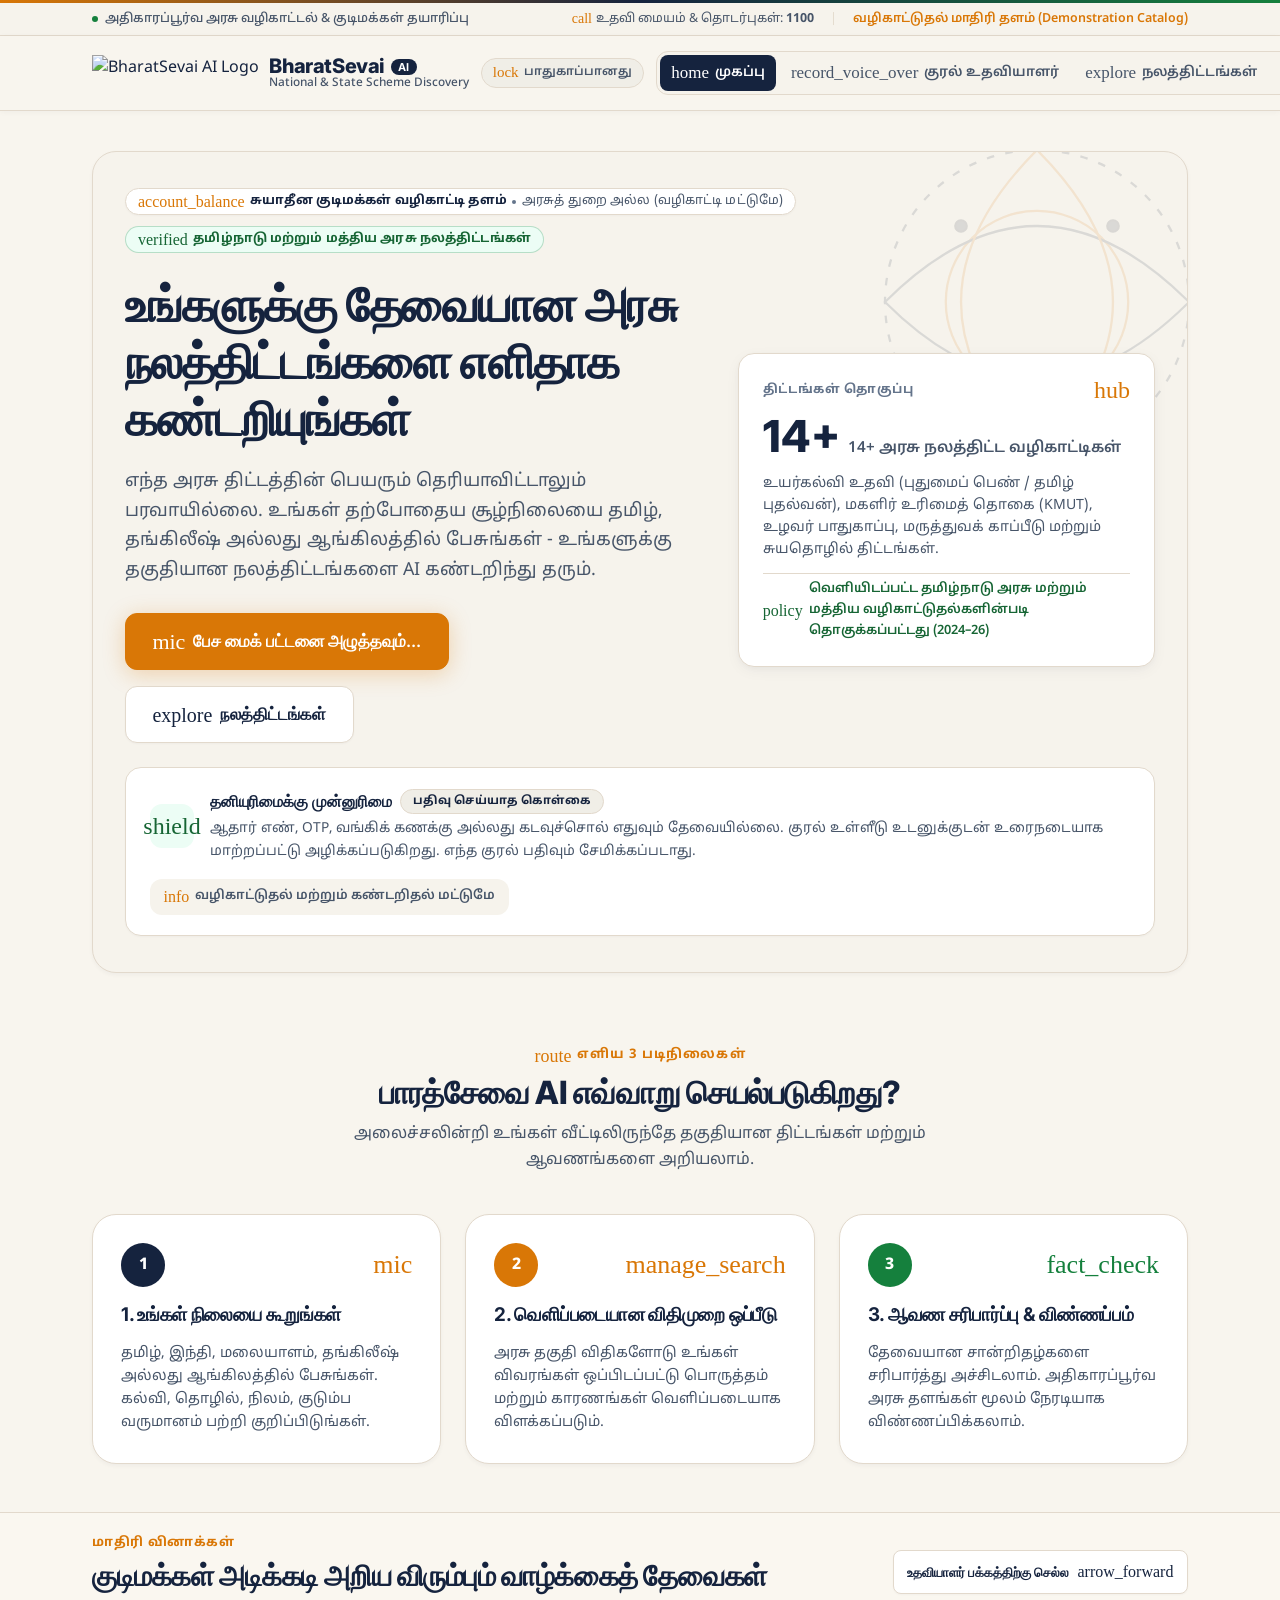
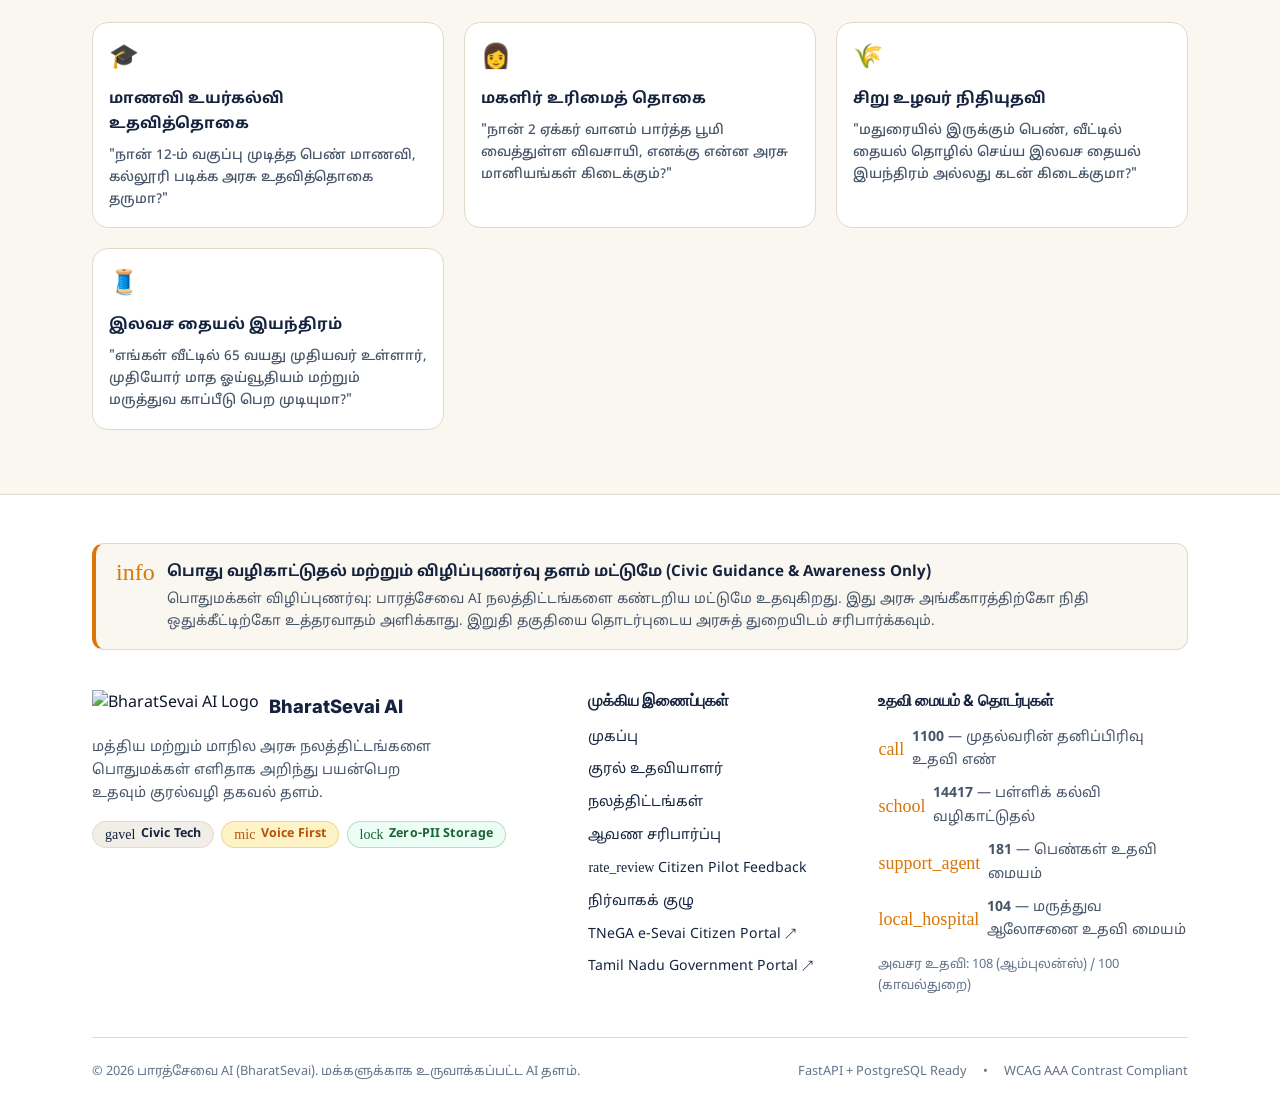
==== commit 29ae2b04: "feat: complete BharatSevai AI rebranding and comprehensive mobile multi-device responsiveness" ====
--- a/templates/index.html
+++ b/templates/index.html
@@ -3,9 +3,10 @@
 <head>
   <meta charset="UTF-8" />
   <meta name="viewport" content="width=device-width, initial-scale=1.0" />
-  <title>NammaSevai AI | நம்மசேவை AI - அரசு நலத்திட்டங்கள் வழிகாட்டி</title>
-  <meta name="description" content="Voice-first government welfare scheme discovery assistant for citizens of Tamil Nadu. Speak in Tamil, Tanglish or English to discover eligible schemes and required documents." />
-  <link rel="icon" type="image/svg+xml" href="/assets/nammasevai_minimal.svg" />
+  <title>BharatSevai AI | பாரத்சேவை AI - தேசிய & மாநில அரசு நலத்திட்டங்கள் வழிகாட்டி</title>
+  <meta name="description" content="Voice-first national and state welfare scheme discovery assistant for citizens across India. Speak in Tamil, Hindi, Malayalam, Tanglish, Hinglish, or English to discover eligible schemes and required documents." />
+  <link rel="icon" type="image/svg+xml" href="/assets/bharatsevai_minimal.svg" />
+  <link rel="manifest" href="/manifest.json" />
 
   <!-- Google Fonts: Inter & Noto Sans Tamil -->
   <link rel="preconnect" href="https://fonts.googleapis.com" />
--- a/static/css/style.css
+++ b/static/css/style.css
@@ -1,99 +1,175 @@
-/* NammaSevai AI - GovTech SaaS Design System */
+/* BharatSevai AI - Civic Light Design System (Stitch / Bharat Pathways Theme) */
 :root {
-  --primary-navy: #092d50;
-  --primary-navy-dark: #061e36;
-  --primary-navy-light: #164d78;
-  --primary-teal: #008f8c;
-  --primary-teal-dark: #007673;
-  --primary-teal-light: #13a6a0;
-  --accent-saffron: #ff9418;
-  --accent-saffron-dark: #e67d0a;
-  --accent-saffron-light: #fff3e6;
-  --gov-green: #16834a;
-  --gov-green-light: #ecfdf5;
-  --gov-red: #dc2626;
-  --gov-red-light: #fef2f2;
+  /* Brand Core Colors */
+  --primary-indigo: #15233e;
+  --primary-indigo-dark: #000d27;
+  --primary-indigo-light: #2a3a5e;
+  --primary-navy: #15233e;
   
-  --bg-white: #ffffff;
-  --bg-surface: #f8fafc;
-  --bg-surface-elevated: #ffffff;
-  --bg-subtle: #f1f5f9;
+  --secondary-saffron: #d97706;
+  --secondary-saffron-dark: #b45309;
+  --secondary-saffron-light: #fef3c7;
+  --secondary-saffron-container: #fe932c;
   
-  --text-main: #0f172a;
-  --text-muted: #475569;
-  --text-light: #64748b;
-  --border-color: #e2e8f0;
-  --border-focus: #008f8c;
-  
-  --shadow-sm: 0 1px 3px rgba(9, 45, 80, 0.06), 0 1px 2px rgba(9, 45, 80, 0.04);
-  --shadow-md: 0 4px 14px -2px rgba(9, 45, 80, 0.08), 0 2px 6px -1px rgba(9, 45, 80, 0.04);
-  --shadow-lg: 0 12px 28px -4px rgba(9, 45, 80, 0.12), 0 4px 12px -2px rgba(9, 45, 80, 0.06);
-  --shadow-xl: 0 20px 35px -5px rgba(9, 45, 80, 0.16);
-
+  --tertiary-green: #15803d;
+  --tertiary-green-dark: #166534;
+  --tertiary-green-light: #ecfdf5;
+  --tertiary-green-container: #95f8a7;
+
+  --error-red: #ba1a1a;
+  --error-red-light: #ffdad6;
+
+  /* Surfaces & Canvas Tiers */
+  --bg-canvas: #f8f5ee;           /* Warm Parchment Base */
+  --bg-card: #ffffff;             /* Pure Card White */
+  --bg-subtle: #faf7f0;           /* Soft Muted Container */
+  --bg-container: #f0eee7;        /* Tonal Container */
+  --bg-container-low: #f6f3ec;    /* Layered Low Container */
+  --bg-container-high: #ebe8e1;
+  --bg-container-highest: #e5e2db;
+
+  /* Borders & Dividers */
+  --border-color: #e2d9cc;        /* Warm Terracotta-tinted structural border */
+  --border-structural: #cbd5e1;   /* Divider slate */
+  --border-focus: #d97706;        /* High-contrast saffron focus */
+
+  /* Typography Colors */
+  --text-primary: #0f172a;        /* High-contrast deep ink */
+  --text-secondary: #475569;      /* Clear descriptive slate */
+  --text-muted: #64748b;          /* Metadata & subtext */
+  --text-on-primary: #ffffff;
+
+  /* Shadows (Tactile Paper Elevation) */
+  --shadow-xs: 0 1px 2px rgba(21, 35, 62, 0.03);
+  --shadow-sm: 0 2px 4px rgba(21, 35, 62, 0.04);
+  --shadow-md: 0 4px 16px -2px rgba(21, 35, 62, 0.06), 0 2px 6px -1px rgba(21, 35, 62, 0.03);
+  --shadow-lg: 0 10px 24px -4px rgba(21, 35, 62, 0.08), 0 4px 8px -2px rgba(21, 35, 62, 0.04);
+  --shadow-xl: 0 20px 35px -5px rgba(21, 35, 62, 0.12);
+  --shadow-saffron-glow: 0 4px 22px rgba(217, 119, 6, 0.28);
+
+  /* Corner Radii */
+  --radius-xs: 4px;
   --radius-sm: 8px;
   --radius-md: 12px;
-  --radius-lg: 18px;
+  --radius-lg: 16px;
+  --radius-xl: 24px;
   --radius-full: 9999px;
-  
-  --font-sans: 'Inter', -apple-system, BlinkMacSystemFont, 'Segoe UI', Roboto, 'Noto Sans Tamil', 'Mukta Malar', sans-serif;
+
+  /* Typography Stacks */
+  --font-heading: 'Inter', -apple-system, BlinkMacSystemFont, sans-serif;
+  --font-body: 'Noto Sans', 'Noto Sans Tamil', 'Noto Sans Devanagari', 'Noto Sans Malayalam', -apple-system, BlinkMacSystemFont, 'Segoe UI', sans-serif;
   --transition: all 0.2s cubic-bezier(0.16, 1, 0.3, 1);
 }
 
+/* Base Styles */
 * {
   box-sizing: border-box;
   margin: 0;
   padding: 0;
 }
 
+/* Accessibility: Universal Focus Ring for Keyboard Navigation */
+a:focus-visible,
+button:focus-visible,
+input:focus-visible,
+select:focus-visible,
+textarea:focus-visible,
+[tabindex]:focus-visible {
+  outline: 3px solid var(--secondary-saffron) !important;
+  outline-offset: 2px !important;
+}
+
+/* Accessibility: Motion Sensitivity (WCAG 2.1 AA) */
+@media (prefers-reduced-motion: reduce) {
+  *, ::before, ::after {
+    animation-duration: 0.01ms !important;
+    animation-iteration-count: 1 !important;
+    transition-duration: 0.01ms !important;
+    scroll-behavior: auto !important;
+  }
+}
+
 body {
-  font-family: var(--font-sans);
-  background-color: var(--bg-white);
-  color: var(--text-main);
-  line-height: 1.6;
+  font-family: var(--font-body);
+  background-color: var(--bg-canvas);
+  color: var(--text-primary);
+  line-height: 1.65;
   min-height: 100vh;
   display: flex;
   flex-direction: column;
   -webkit-font-smoothing: antialiased;
+  -moz-osx-font-smoothing: grayscale;
+}
+
+/* Material Symbols Integration */
+.material-symbols-outlined {
+  font-family: 'Material Symbols Outlined';
+  font-weight: normal;
+  font-style: normal;
+  font-size: 20px;
+  line-height: 1;
+  letter-spacing: normal;
+  text-transform: none;
+  display: inline-block;
+  white-space: nowrap;
+  word-wrap: normal;
+  direction: ltr;
+  -webkit-font-feature-settings: 'liga';
+  -webkit-font-smoothing: antialiased;
+  vertical-align: middle;
 }
 
 /* Container */
 .container {
   width: 100%;
-  max-width: 1240px;
+  max-width: 1160px;
   margin: 0 auto;
-  padding: 0 1.5rem;
+  padding: 0 1.25rem;
+}
+
+@media (min-width: 768px) {
+  .container {
+    padding: 0 2rem;
+  }
 }
 
 /* Typography */
 h1, h2, h3, h4, h5, h6 {
-  color: var(--primary-navy);
+  font-family: var(--font-heading);
+  color: var(--primary-indigo);
   font-weight: 700;
   line-height: 1.25;
+  letter-spacing: -0.015em;
+}
+
+p {
+  color: var(--text-secondary);
 }
 
 a {
-  color: var(--primary-teal);
+  color: var(--primary-indigo);
   text-decoration: none;
   transition: var(--transition);
 }
 a:hover {
-  color: var(--primary-teal-dark);
-}
-
-/* Gov Banner */
+  color: var(--secondary-saffron);
+}
+
+/* Top Civic Integrity Strip */
 .gov-top-bar {
-  background: linear-gradient(90deg, #ff9418 0%, #ffffff 50%, #16834a 100%);
-  height: 4px;
+  background: linear-gradient(90deg, #d97706 0%, #15233e 50%, #15803d 100%);
+  height: 3px;
   width: 100%;
 }
 
 .official-strip {
-  background-color: var(--primary-navy-dark);
-  color: #94a3b8;
-  font-size: 0.8rem;
+  background-color: var(--bg-container-low);
+  border-bottom: 1px solid var(--border-color);
+  color: var(--text-secondary);
+  font-size: 0.78rem;
   padding: 0.35rem 0;
-  border-bottom: 1px solid rgba(255, 255, 255, 0.08);
-}
+}
+
 .official-strip-content {
   display: flex;
   justify-content: space-between;
@@ -101,1512 +177,2069 @@
   flex-wrap: wrap;
   gap: 0.5rem;
 }
+
 .official-badge-text {
   display: flex;
   align-items: center;
-  gap: 0.5rem;
+  gap: 0.45rem;
   font-weight: 500;
 }
-.official-badge-text span.dot {
+
+.official-badge-text .dot {
   width: 6px;
   height: 6px;
-  background-color: var(--primary-teal-light);
-  border-radius: 50%;
-  display: inline-block;
-}
-
-/* Navbar */
+  border-radius: var(--radius-full);
+  background-color: var(--tertiary-green);
+}
+
+/* Sticky Civic Header */
 .navbar {
-  background-color: var(--bg-white);
-  border-bottom: 1px solid var(--border-color);
   position: sticky;
   top: 0;
-  z-index: 1000;
-  box-shadow: var(--shadow-sm);
-  transition: var(--transition);
-}
+  z-index: 100;
+  background: rgba(248, 245, 238, 0.94);
+  backdrop-filter: blur(14px);
+  -webkit-backdrop-filter: blur(14px);
+  border-bottom: 1px solid var(--border-color);
+  box-shadow: 0 1px 6px rgba(21, 35, 62, 0.04);
+}
+
 .navbar-inner {
   display: flex;
   align-items: center;
   justify-content: space-between;
   height: 74px;
-}
+  gap: 0.75rem;
+}
+
 .brand-link {
   display: flex;
   align-items: center;
-  gap: 0.85rem;
+  gap: 0.65rem;
   text-decoration: none;
-  cursor: pointer;
-}
+  flex-shrink: 0;
+}
+
 .brand-logo-img {
-  height: 46px;
+  height: 36px;
   width: auto;
-  object-fit: contain;
-}
+  object-contain: contain;
+}
+
 .brand-titles {
   display: flex;
   flex-direction: column;
 }
+
 .brand-title-main {
-  font-size: 1.35rem;
+  font-family: var(--font-heading);
+  font-size: 1.25rem;
   font-weight: 800;
-  color: var(--primary-navy);
+  color: var(--primary-indigo);
   letter-spacing: -0.02em;
   display: flex;
   align-items: center;
-  gap: 0.25rem;
-}
+  gap: 0.35rem;
+  line-height: 1.15;
+}
+
 .brand-title-main .ai-pill {
-  background: linear-gradient(135deg, var(--primary-teal), var(--primary-teal-light));
-  color: white;
-  font-size: 0.72rem;
-  font-weight: 800;
-  padding: 0.15rem 0.45rem;
-  border-radius: var(--radius-sm);
-  letter-spacing: 0.05em;
-}
+  font-size: 0.68rem;
+  background: var(--primary-indigo);
+  color: #ffffff;
+  padding: 0.12rem 0.45rem;
+  border-radius: var(--radius-full);
+  font-weight: 700;
+  letter-spacing: 0.04em;
+}
+
 .brand-subtitle {
   font-size: 0.74rem;
-  color: var(--text-light);
+  color: var(--text-secondary);
+  font-weight: 500;
+  line-height: 1;
+}
+
+/* Privacy Reassurance Badge in Header */
+.header-privacy-badge {
+  position: relative;
+  display: inline-flex;
+  align-items: center;
+  gap: 0.35rem;
+  padding: 0.25rem 0.65rem;
+  background: var(--bg-container);
+  border: 1px solid var(--border-color);
+  border-radius: var(--radius-full);
+  font-size: 0.75rem;
   font-weight: 600;
-  text-transform: uppercase;
-  letter-spacing: 0.05em;
-}
-
-/* Nav links */
-.nav-menu {
-  display: flex;
-  align-items: center;
-  list-style: none;
-  gap: 0.5rem;
-}
-.nav-item {
-  position: relative;
-}
-.nav-link {
-  display: flex;
-  align-items: center;
-  gap: 0.45rem;
-  padding: 0.55rem 0.95rem;
-  font-size: 0.92rem;
+  color: var(--primary-indigo);
+  cursor: pointer;
+  user-select: none;
+  transition: var(--transition);
+  white-space: nowrap;
+  flex-shrink: 0;
+}
+
+.header-privacy-badge:hover,
+.header-privacy-badge:focus-visible,
+.header-privacy-badge.active {
+  background: #ffffff;
+  border-color: var(--secondary-saffron);
+  outline: none;
+  box-shadow: 0 1px 4px rgba(21, 35, 62, 0.08);
+}
+
+.header-privacy-icon {
+  font-size: 15px !important;
+  color: var(--secondary-saffron);
+  display: inline-flex;
+  align-items: center;
+}
+
+.header-privacy-text {
+  font-size: 0.74rem;
   font-weight: 600;
-  color: var(--text-muted);
-  border-radius: var(--radius-md);
-  transition: var(--transition);
-  cursor: pointer;
-}
-.nav-link:hover {
-  color: var(--primary-navy);
-  background-color: var(--bg-surface);
-}
-.nav-link.active {
-  color: var(--primary-teal);
-  background-color: rgba(0, 143, 140, 0.08);
-}
-.nav-link.active::after {
+  color: var(--text-secondary);
+}
+
+/* Privacy Tooltip - Positioned safely below badge, adhering strictly to design tokens */
+.header-privacy-tooltip {
+  position: absolute;
+  top: calc(100% + 8px);
+  left: 50%;
+  transform: translateX(-50%) translateY(4px);
+  background-color: #F8F5EE;
+  background-color: var(--bg-canvas, #F8F5EE);
+  border: 1px solid #E2D9CC;
+  border: 1px solid var(--border-color, #E2D9CC);
+  border-radius: 8px;
+  border-radius: var(--radius-md, 8px);
+  color: #15233E;
+  color: var(--primary-indigo, #15233E);
+  font-family: var(--font-body, 'Noto Sans', sans-serif);
+  font-size: 0.76rem;
+  font-weight: 500;
+  line-height: 1.35;
+  text-align: center;
+  padding: 0.5rem 0.8rem;
+  min-width: 180px;
+  max-width: 220px;
+  width: max-content;
+  white-space: normal;
+  box-shadow: 0 4px 14px rgba(21, 35, 62, 0.08);
+  pointer-events: none;
+  opacity: 0;
+  visibility: hidden;
+  transition: opacity 0.2s cubic-bezier(0.16, 1, 0.3, 1), transform 0.2s cubic-bezier(0.16, 1, 0.3, 1), visibility 0.2s;
+  z-index: 1050;
+}
+
+/* Subtle upward pointer arrow */
+.header-privacy-tooltip::before {
   content: '';
   position: absolute;
-  bottom: -4px;
-  left: 20%;
-  right: 20%;
-  height: 2.5px;
-  background-color: var(--primary-teal);
-  border-radius: 2px;
-}
-
-/* Nav Actions */
-.nav-actions {
-  display: flex;
-  align-items: center;
-  gap: 0.75rem;
-}
-.lang-toggle-btn {
-  display: flex;
-  align-items: center;
-  gap: 0.45rem;
-  background-color: var(--bg-surface);
-  border: 1px solid var(--border-color);
-  color: var(--primary-navy);
-  font-size: 0.88rem;
-  font-weight: 700;
-  padding: 0.48rem 0.9rem;
+  bottom: 100%;
+  left: 50%;
+  transform: translateX(-50%);
+  border-width: 5px;
+  border-style: solid;
+  border-color: transparent transparent #E2D9CC transparent;
+}
+
+.header-privacy-tooltip::after {
+  content: '';
+  position: absolute;
+  bottom: 100%;
+  left: 50%;
+  transform: translateX(-50%);
+  border-width: 4px;
+  border-style: solid;
+  border-color: transparent transparent #F8F5EE transparent;
+}
+
+/* Reveal tooltip on hover, focus, and active tap */
+.header-privacy-badge:hover .header-privacy-tooltip,
+.header-privacy-badge:focus .header-privacy-tooltip,
+.header-privacy-badge:focus-within .header-privacy-tooltip,
+.header-privacy-badge.active .header-privacy-tooltip {
+  opacity: 1;
+  visibility: visible;
+  pointer-events: auto;
+  transform: translateX(-50%) translateY(0);
+}
+
+/* Responsive adjustments for tablet and mobile */
+@media (max-width: 960px) {
+  .header-privacy-tooltip {
+    max-width: min(220px, calc(100vw - 32px));
+    left: 50%;
+    transform: translateX(-50%) translateY(4px);
+  }
+  .header-privacy-badge:hover .header-privacy-tooltip,
+  .header-privacy-badge:focus .header-privacy-tooltip,
+  .header-privacy-badge:focus-within .header-privacy-tooltip,
+  .header-privacy-badge.active .header-privacy-tooltip {
+    transform: translateX(-50%) translateY(0);
+  }
+}
+
+@media (max-width: 540px) {
+  .header-privacy-text {
+    display: none; /* Keep the badge compact on small mobile screens */
+  }
+  .header-privacy-badge {
+    padding: 0.25rem 0.45rem;
+  }
+  .header-privacy-tooltip {
+    left: 0;
+    transform: translateX(0) translateY(4px);
+  }
+  .header-privacy-tooltip::before,
+  .header-privacy-tooltip::after {
+    left: 18px;
+    transform: none;
+  }
+  .header-privacy-badge:hover .header-privacy-tooltip,
+  .header-privacy-badge:focus .header-privacy-tooltip,
+  .header-privacy-badge:focus-within .header-privacy-tooltip,
+  .header-privacy-badge.active .header-privacy-tooltip {
+    transform: translateX(0) translateY(0);
+  }
+}
+
+/* Right Side Nav Actions Group */
+.navbar-actions-group {
+  display: flex;
+  align-items: center;
+  gap: 0.65rem;
+  flex-shrink: 0;
+}
+
+/* Nav Menu Segmented Links */
+.nav-menu-wrapper {
+  display: flex;
+  align-items: center;
+  background: var(--bg-container-low);
+  padding: 0.2rem;
+  border-radius: var(--radius-md);
+  border: 1px solid var(--border-color);
+}
+
+.nav-menu {
+  display: flex;
+  list-style: none;
+  gap: 0.2rem;
+  align-items: center;
+  flex-wrap: nowrap;
+  margin: 0;
+  padding: 0;
+}
+
+.nav-link {
+  display: flex;
+  align-items: center;
+  gap: 0.35rem;
+  padding: 0.4rem 0.72rem;
+  font-size: 0.84rem;
+  font-weight: 600;
+  color: var(--text-secondary);
+  border-radius: var(--radius-sm);
+  transition: var(--transition);
+  text-decoration: none;
+  min-height: 36px;
+  white-space: nowrap;
+  flex-shrink: 0;
+}
+
+.nav-link .nav-icon {
+  font-size: 17px;
+  flex-shrink: 0;
+}
+
+.nav-link:hover {
+  color: var(--primary-indigo);
+  background: rgba(21, 35, 62, 0.05);
+}
+
+.nav-link.active {
+  background: var(--primary-indigo);
+  color: #ffffff;
+}
+
+/* Language Selector Dropdown (Compact Navbar Component) */
+.lang-dropdown-wrapper {
+  position: relative;
+  display: inline-block;
+  flex-shrink: 0;
+}
+
+.lang-dropdown-btn {
+  display: inline-flex;
+  align-items: center;
+  gap: 0.4rem;
+  background: var(--bg-container-low);
+  border: 1px solid var(--border-color);
   border-radius: var(--radius-full);
+  padding: 0.36rem 0.78rem;
+  font-family: var(--font-body);
+  font-size: 0.84rem;
+  font-weight: 600;
+  color: var(--primary-indigo);
   cursor: pointer;
   transition: var(--transition);
-}
-.lang-toggle-btn:hover {
-  border-color: var(--primary-teal);
-  background-color: #ffffff;
+  min-height: 36px;
+  box-shadow: var(--shadow-xs);
+  user-select: none;
+}
+
+.lang-dropdown-btn:hover {
+  background: var(--bg-card);
+  border-color: var(--secondary-saffron);
   box-shadow: var(--shadow-sm);
-}
-
+  color: var(--primary-indigo);
+}
+
+.lang-dropdown-btn:focus-visible {
+  outline: 2px solid var(--secondary-saffron);
+  outline-offset: 2px;
+}
+
+.lang-dropdown-btn[aria-expanded="true"] {
+  background: var(--bg-card);
+  border-color: var(--secondary-saffron);
+  box-shadow: var(--shadow-sm);
+}
+
+.lang-dropdown-btn[aria-expanded="true"] .lang-arrow-icon {
+  transform: rotate(180deg);
+}
+
+.lang-globe-icon {
+  font-size: 0.95rem;
+  line-height: 1;
+  display: inline-flex;
+  align-items: center;
+}
+
+.lang-current-label {
+  font-size: 0.84rem;
+  font-weight: 600;
+  color: var(--primary-indigo);
+  white-space: nowrap;
+}
+
+.lang-arrow-icon {
+  font-size: 1.2rem;
+  color: var(--secondary-saffron);
+  transition: transform 0.2s ease;
+  line-height: 1;
+}
+
+/* Dropdown Menu */
+.lang-dropdown-menu {
+  display: none;
+  position: absolute;
+  top: calc(100% + 6px);
+  right: 0;
+  min-width: 200px;
+  max-width: calc(100vw - 24px);
+  background: var(--bg-card);
+  border: 1px solid var(--border-color);
+  border-radius: var(--radius-md);
+  box-shadow: var(--shadow-lg);
+  padding: 0.4rem;
+  z-index: 1050;
+  animation: dropdownFadeIn 0.16s ease-out;
+}
+
+@keyframes dropdownFadeIn {
+  from {
+    opacity: 0;
+    transform: translateY(-4px);
+  }
+  to {
+    opacity: 1;
+    transform: translateY(0);
+  }
+}
+
+.lang-dropdown-wrapper.open .lang-dropdown-menu {
+  display: block;
+}
+
+.lang-dropdown-item {
+  width: 100%;
+  display: flex;
+  align-items: center;
+  justify-content: space-between;
+  padding: 0.55rem 0.85rem;
+  background: transparent;
+  border: none;
+  border-radius: var(--radius-sm);
+  font-family: var(--font-body);
+  font-size: 0.88rem;
+  font-weight: 500;
+  color: var(--text-primary);
+  cursor: pointer;
+  text-align: left;
+  transition: var(--transition);
+  min-height: 40px;
+  text-decoration: none;
+}
+
+.lang-dropdown-item:hover,
+.lang-dropdown-item:focus {
+  background: rgba(21, 35, 62, 0.05);
+  color: var(--primary-indigo);
+  outline: none;
+}
+
+.lang-dropdown-item:focus-visible {
+  outline: 2px solid var(--secondary-saffron);
+  outline-offset: -2px;
+}
+
+.lang-dropdown-item.active {
+  background: rgba(217, 119, 6, 0.1);
+  color: var(--primary-indigo);
+  font-weight: 700;
+}
+
+.lang-item-name {
+  white-space: nowrap;
+}
+
+.lang-check-icon {
+  font-size: 1.15rem;
+  color: var(--secondary-saffron);
+  font-weight: 700;
+  flex-shrink: 0;
+  margin-left: 0.5rem;
+}
+
+/* Fallback for legacy pill selectors if referenced elsewhere */
+.lang-switcher-cluster {
+  display: flex;
+  align-items: center;
+  background: var(--bg-container-low);
+  border: 1px solid var(--border-color);
+  padding: 0.2rem;
+  border-radius: var(--radius-full);
+  flex-shrink: 0;
+}
+
+.lang-btn {
+  padding: 0.28rem 0.65rem;
+  border-radius: var(--radius-full);
+  border: none;
+  background: transparent;
+  color: var(--text-secondary);
+  font-size: 0.8rem;
+  font-weight: 600;
+  cursor: pointer;
+  transition: var(--transition);
+  min-height: 30px;
+  white-space: nowrap;
+}
+
+.lang-btn:hover {
+  color: var(--primary-indigo);
+}
+
+.lang-btn.active {
+  background: var(--primary-indigo);
+  color: #ffffff;
+  box-shadow: var(--shadow-xs);
+}
+
+/* Mobile Toggle */
 .mobile-menu-toggle {
   display: none;
-  background: none;
-  border: none;
-  font-size: 1.5rem;
-  color: var(--primary-navy);
+  background: transparent;
+  border: 1px solid var(--border-color);
+  border-radius: var(--radius-sm);
+  padding: 0.5rem;
+  color: var(--primary-indigo);
   cursor: pointer;
-  padding: 0.4rem;
-}
-
-/* Buttons */
-.btn {
-  display: inline-flex;
-  align-items: center;
-  justify-content: center;
-  gap: 0.55rem;
-  font-family: inherit;
-  font-size: 0.92rem;
-  font-weight: 600;
-  padding: 0.65rem 1.35rem;
-  border-radius: var(--radius-md);
-  cursor: pointer;
-  transition: var(--transition);
-  border: 1px solid transparent;
-  text-decoration: none;
-}
-.btn-primary {
-  background: linear-gradient(135deg, var(--primary-teal) 0%, var(--primary-teal-dark) 100%);
-  color: #ffffff;
-  box-shadow: 0 4px 12px rgba(0, 143, 140, 0.25);
-}
-.btn-primary:hover {
-  background: linear-gradient(135deg, var(--primary-teal-light) 0%, var(--primary-teal) 100%);
-  box-shadow: 0 6px 18px rgba(0, 143, 140, 0.35);
-  transform: translateY(-1px);
-  color: #ffffff;
-}
-.btn-navy {
-  background: linear-gradient(135deg, var(--primary-navy) 0%, var(--primary-navy-dark) 100%);
-  color: #ffffff;
-}
-.btn-navy:hover {
-  background: var(--primary-navy-light);
-  transform: translateY(-1px);
-  color: #ffffff;
-}
-.btn-saffron {
-  background: linear-gradient(135deg, var(--accent-saffron) 0%, var(--accent-saffron-dark) 100%);
-  color: #ffffff;
-  box-shadow: 0 4px 14px rgba(255, 148, 24, 0.28);
-}
-.btn-saffron:hover {
-  background: var(--accent-saffron-dark);
-  color: #ffffff;
-}
-.btn-outline {
-  background: #ffffff;
-  border-color: var(--border-color);
-  color: var(--primary-navy);
-}
-.btn-outline:hover {
-  border-color: var(--primary-teal);
-  color: var(--primary-teal);
-  background-color: var(--bg-surface);
-}
-.btn-sm {
-  font-size: 0.82rem;
-  padding: 0.4rem 0.85rem;
-  border-radius: var(--radius-sm);
-}
-.btn-lg {
-  font-size: 1.05rem;
-  padding: 0.85rem 1.85rem;
-  border-radius: var(--radius-lg);
-}
-
-/* Badges */
-.badge {
-  display: inline-flex;
-  align-items: center;
-  gap: 0.35rem;
-  font-size: 0.75rem;
-  font-weight: 700;
-  padding: 0.25rem 0.65rem;
-  border-radius: var(--radius-full);
-  text-transform: uppercase;
-  letter-spacing: 0.04em;
-}
-.badge-teal {
-  background-color: rgba(0, 143, 140, 0.12);
-  color: var(--primary-teal-dark);
-}
-.badge-navy {
-  background-color: rgba(9, 45, 80, 0.1);
-  color: var(--primary-navy);
-}
-.badge-saffron {
-  background-color: var(--accent-saffron-light);
-  color: var(--accent-saffron-dark);
-}
-.badge-green {
-  background-color: var(--gov-green-light);
-  color: var(--gov-green);
-}
-.badge-red {
-  background-color: var(--gov-red-light);
-  color: var(--gov-red);
-}
-
-/* Hero Section */
-.hero-section {
-  position: relative;
-  padding: 4.5rem 0 3.5rem;
-  background: radial-gradient(circle at 10% 20%, rgba(0, 143, 140, 0.05) 0%, transparent 40%),
-              radial-gradient(circle at 90% 80%, rgba(255, 148, 24, 0.04) 0%, transparent 40%),
-              var(--bg-white);
-  overflow: hidden;
-  border-bottom: 1px solid var(--border-color);
-}
-.hero-grid {
-  display: grid;
-  grid-template-columns: 1.15fr 0.85fr;
-  gap: 3.5rem;
-  align-items: center;
-}
-.hero-content {
-  display: flex;
-  flex-direction: column;
-  gap: 1.4rem;
-}
-.hero-badge-wrap {
-  display: flex;
-  align-items: center;
-  gap: 0.5rem;
-}
-.hero-title {
-  font-size: 2.75rem;
-  font-weight: 800;
-  letter-spacing: -0.03em;
-  line-height: 1.2;
-  color: var(--primary-navy);
-}
-.hero-subtitle {
-  font-size: 1.15rem;
-  color: var(--text-muted);
-  line-height: 1.7;
-}
-.hero-actions {
-  display: flex;
-  flex-wrap: wrap;
-  gap: 1rem;
-  margin-top: 0.5rem;
-}
-.hero-stats-row {
-  display: grid;
-  grid-template-columns: repeat(4, 1fr);
-  gap: 1.25rem;
-  margin-top: 1.5rem;
-  padding-top: 1.5rem;
-  border-top: 1px solid var(--border-color);
-}
-.hero-stat-card {
-  display: flex;
-  flex-direction: column;
-}
-.stat-number {
-  font-size: 1.35rem;
-  font-weight: 800;
-  color: var(--primary-navy);
-}
-.stat-label {
-  font-size: 0.78rem;
-  color: var(--text-light);
-  font-weight: 600;
-}
-
-/* Hero Interactive Voice Demo Preview Card */
-.hero-preview-box {
-  background: #ffffff;
-  border-radius: var(--radius-lg);
-  padding: 1.85rem;
-  box-shadow: var(--shadow-xl);
-  border: 1px solid var(--border-color);
-  position: relative;
-}
-.preview-box-header {
-  display: flex;
-  align-items: center;
-  justify-content: space-between;
-  margin-bottom: 1.25rem;
-  padding-bottom: 0.75rem;
-  border-bottom: 1px solid var(--border-color);
-}
-.preview-status {
-  display: flex;
-  align-items: center;
-  gap: 0.45rem;
-  font-size: 0.8rem;
-  color: var(--gov-green);
-  font-weight: 700;
-}
-.pulse-indicator {
-  width: 8px;
-  height: 8px;
-  background-color: var(--gov-green);
-  border-radius: 50%;
-  animation: pulseGreen 2s infinite;
-}
-@keyframes pulseGreen {
-  0% { transform: scale(0.95); box-shadow: 0 0 0 0 rgba(22, 131, 74, 0.7); }
-  70% { transform: scale(1); box-shadow: 0 0 0 8px rgba(22, 131, 74, 0); }
-  100% { transform: scale(0.95); box-shadow: 0 0 0 0 rgba(22, 131, 74, 0); }
-}
-
-.preview-speech-demo {
-  display: flex;
-  flex-direction: column;
-  gap: 1.15rem;
-}
-.speech-bubble-user {
-  background-color: #f1f5f9;
-  border-left: 4px solid var(--primary-teal);
-  padding: 0.95rem 1.15rem;
-  border-radius: 0 var(--radius-md) var(--radius-md) 0;
-  font-size: 0.92rem;
-  color: var(--text-main);
-  font-style: italic;
-  display: flex;
-  align-items: flex-start;
-  gap: 0.65rem;
-}
-.speech-bubble-ai {
-  background: linear-gradient(135deg, rgba(0, 143, 140, 0.08) 0%, rgba(22, 77, 120, 0.05) 100%);
-  border: 1px solid rgba(0, 143, 140, 0.2);
-  border-radius: var(--radius-md);
-  padding: 1rem 1.15rem;
-  display: flex;
-  flex-direction: column;
-  gap: 0.65rem;
-}
-.ai-match-header {
-  display: flex;
-  align-items: center;
-  justify-content: space-between;
-}
-.ai-scheme-name {
-  font-weight: 700;
-  color: var(--primary-navy);
-  font-size: 0.96rem;
-}
-.ai-scheme-benefit {
-  font-size: 0.86rem;
-  color: var(--primary-teal-dark);
-  font-weight: 600;
-}
-.preview-mic-cta {
-  display: flex;
-  align-items: center;
-  justify-content: center;
-  margin-top: 0.5rem;
-}
-
-/* Feature Cards Grid */
-.features-section {
-  padding: 4.5rem 0;
-  background-color: var(--bg-surface);
-}
-.section-header {
-  text-align: center;
-  max-width: 720px;
-  margin: 0 auto 3rem;
-}
-.section-title {
-  font-size: 2.15rem;
-  font-weight: 800;
-  margin-bottom: 0.75rem;
-  color: var(--primary-navy);
-}
-.section-subtitle {
-  font-size: 1.05rem;
-  color: var(--text-muted);
-}
-.features-grid {
-  display: grid;
-  grid-template-columns: repeat(4, 1fr);
-  gap: 1.75rem;
-}
-.feature-card {
-  background-color: var(--bg-white);
-  border: 1px solid var(--border-color);
-  border-radius: var(--radius-lg);
-  padding: 1.85rem;
-  box-shadow: var(--shadow-sm);
-  transition: var(--transition);
-  display: flex;
-  flex-direction: column;
-  gap: 1rem;
-}
-.feature-card:hover {
-  transform: translateY(-4px);
-  box-shadow: var(--shadow-lg);
-  border-color: var(--primary-teal-light);
-}
-.feature-icon-wrapper {
-  width: 52px;
-  height: 52px;
-  border-radius: var(--radius-md);
-  background: rgba(0, 143, 140, 0.1);
-  color: var(--primary-teal);
-  display: flex;
-  align-items: center;
-  justify-content: center;
-  font-size: 1.5rem;
-}
-.feature-title {
-  font-size: 1.15rem;
-  font-weight: 700;
-  color: var(--primary-navy);
-}
-.feature-desc {
-  font-size: 0.92rem;
-  color: var(--text-muted);
-  line-height: 1.6;
-}
-
-/* How It Works Steps */
-.how-it-works-section {
-  padding: 4.5rem 0;
-  background-color: var(--bg-white);
-}
-.steps-grid {
-  display: grid;
-  grid-template-columns: repeat(3, 1fr);
-  gap: 2.25rem;
-  position: relative;
-}
-.step-card {
-  background-color: var(--bg-surface);
-  border: 1px solid var(--border-color);
-  border-radius: var(--radius-lg);
-  padding: 2.25rem 1.85rem;
-  position: relative;
-  display: flex;
-  flex-direction: column;
-  gap: 1rem;
-}
-.step-number {
-  position: absolute;
-  top: -16px;
-  left: 24px;
-  background: linear-gradient(135deg, var(--primary-navy), var(--primary-navy-dark));
-  color: white;
-  width: 36px;
-  height: 36px;
-  border-radius: 50%;
-  display: flex;
-  align-items: center;
-  justify-content: center;
-  font-weight: 800;
-  font-size: 1rem;
-  box-shadow: var(--shadow-md);
-}
-.step-title {
-  font-size: 1.25rem;
-  font-weight: 700;
-  color: var(--primary-navy);
-  margin-top: 0.5rem;
-}
-.step-desc {
-  font-size: 0.95rem;
-  color: var(--text-muted);
-  line-height: 1.65;
-}
-
-/* AI Assistant Page Styles */
-.assistant-page-container {
-  padding: 2.5rem 0 4rem;
-  max-width: 960px;
-  margin: 0 auto;
-}
-.assistant-header {
-  text-align: center;
-  margin-bottom: 2rem;
-}
-.assistant-lang-selector {
-  display: flex;
-  align-items: center;
-  justify-content: center;
-  gap: 0.75rem;
-  margin-top: 1rem;
-  flex-wrap: wrap;
-}
-.lang-chip {
-  padding: 0.45rem 1.15rem;
-  border-radius: var(--radius-full);
-  font-size: 0.88rem;
-  font-weight: 600;
-  background-color: var(--bg-surface);
-  border: 1px solid var(--border-color);
-  color: var(--text-muted);
-  cursor: pointer;
-  transition: var(--transition);
-}
-.lang-chip.active {
-  background-color: var(--primary-teal);
-  color: #ffffff;
-  border-color: var(--primary-teal);
-  box-shadow: 0 2px 8px rgba(0, 143, 140, 0.25);
-}
-
-/* Microphone Interface */
-.mic-control-center {
-  background: linear-gradient(180deg, #ffffff 0%, var(--bg-surface) 100%);
-  border: 1px solid var(--border-color);
-  border-radius: var(--radius-lg);
-  padding: 2.5rem 2rem;
-  text-align: center;
-  box-shadow: var(--shadow-lg);
-  margin-bottom: 2rem;
-  position: relative;
-}
-.large-mic-btn {
-  width: 96px;
-  height: 96px;
-  border-radius: 50%;
-  border: none;
-  background: linear-gradient(135deg, var(--primary-teal) 0%, var(--primary-teal-dark) 100%);
-  color: white;
-  cursor: pointer;
-  display: inline-flex;
-  align-items: center;
-  justify-content: center;
-  font-size: 2.4rem;
-  box-shadow: 0 10px 25px rgba(0, 143, 140, 0.35);
-  transition: var(--transition);
-  position: relative;
-}
-.large-mic-btn:hover {
-  transform: scale(1.06);
-  background: linear-gradient(135deg, var(--primary-teal-light) 0%, var(--primary-teal) 100%);
-  box-shadow: 0 14px 30px rgba(0, 143, 140, 0.45);
-}
-.large-mic-btn.listening {
-  background: linear-gradient(135deg, var(--accent-saffron) 0%, #ea580c 100%);
-  animation: micListeningGlow 1.5s infinite;
-  box-shadow: 0 0 0 14px rgba(255, 148, 24, 0.2);
-}
-@keyframes micListeningGlow {
-  0% { transform: scale(1); box-shadow: 0 0 0 0 rgba(255, 148, 24, 0.5); }
-  70% { transform: scale(1.08); box-shadow: 0 0 0 20px rgba(255, 148, 24, 0); }
-  100% { transform: scale(1); box-shadow: 0 0 0 0 rgba(255, 148, 24, 0); }
-}
-
-.mic-status-label {
-  margin-top: 1.25rem;
-  font-size: 1.05rem;
-  font-weight: 700;
-  color: var(--primary-navy);
-}
-.waveform-container {
-  display: flex;
-  align-items: center;
-  justify-content: center;
-  gap: 5px;
-  height: 36px;
-  margin-top: 0.85rem;
-}
-.wave-bar {
-  width: 4px;
-  height: 8px;
-  background-color: var(--accent-saffron);
-  border-radius: 2px;
-  transition: height 0.15s ease;
-}
-.waveform-container.active .wave-bar {
-  animation: soundwave 1s ease-in-out infinite alternate;
-}
-.wave-bar:nth-child(1) { animation-delay: 0.1s; }
-.wave-bar:nth-child(2) { animation-delay: 0.3s; }
-.wave-bar:nth-child(3) { animation-delay: 0.5s; }
-.wave-bar:nth-child(4) { animation-delay: 0.2s; }
-.wave-bar:nth-child(5) { animation-delay: 0.4s; }
-.wave-bar:nth-child(6) { animation-delay: 0.6s; }
-.wave-bar:nth-child(7) { animation-delay: 0.3s; }
-
-@keyframes soundwave {
-  0% { height: 6px; }
-  100% { height: 32px; }
-}
-
-/* Assistant Input Bar */
-.assistant-input-box {
-  display: flex;
-  flex-direction: column;
-  gap: 1rem;
-  margin-top: 1.75rem;
-}
-.input-textarea-wrap {
-  position: relative;
-  width: 100%;
-}
-.citizen-textarea {
-  width: 100%;
-  min-height: 88px;
-  padding: 1rem 1.25rem;
-  font-family: inherit;
-  font-size: 1rem;
-  border: 2px solid var(--border-color);
-  border-radius: var(--radius-md);
-  background-color: #ffffff;
-  color: var(--text-main);
-  resize: vertical;
-  transition: var(--transition);
-}
-.citizen-textarea:focus {
-  outline: none;
-  border-color: var(--primary-teal);
-  box-shadow: 0 0 0 4px rgba(0, 143, 140, 0.12);
-}
-.input-controls-row {
-  display: flex;
-  justify-content: space-between;
-  align-items: center;
-  flex-wrap: wrap;
-  gap: 0.75rem;
-}
-.input-controls-actions {
-  display: flex;
-  gap: 0.75rem;
-}
-
-/* Example Prompts */
-.example-prompts-box {
-  margin-top: 1.75rem;
-  background-color: var(--bg-surface);
-  border: 1px solid var(--border-color);
-  border-radius: var(--radius-md);
-  padding: 1.25rem;
-}
-.example-prompts-title {
-  font-size: 0.88rem;
-  font-weight: 700;
-  color: var(--primary-navy);
-  margin-bottom: 0.75rem;
-  display: flex;
-  align-items: center;
-  gap: 0.45rem;
-}
-.prompt-chips-wrap {
-  display: flex;
-  flex-wrap: wrap;
-  gap: 0.6rem;
-}
-.prompt-chip {
-  background-color: #ffffff;
-  border: 1px solid var(--border-color);
-  color: var(--text-main);
-  font-size: 0.84rem;
-  padding: 0.5rem 0.95rem;
-  border-radius: var(--radius-full);
-  cursor: pointer;
-  transition: var(--transition);
-  text-align: left;
-}
-.prompt-chip:hover {
-  border-color: var(--primary-teal);
-  background-color: rgba(0, 143, 140, 0.05);
-  color: var(--primary-teal-dark);
-}
-
-/* Chat & Results Display */
-.chat-conversation-area {
-  display: flex;
-  flex-direction: column;
-  gap: 1.5rem;
-  margin-top: 2rem;
-}
-.chat-message {
-  display: flex;
-  gap: 1rem;
-  animation: fadeIn 0.3s ease;
-}
-@keyframes fadeIn {
-  from { opacity: 0; transform: translateY(6px); }
-  to { opacity: 1; transform: translateY(0); }
-}
-.chat-avatar {
-  width: 42px;
-  height: 42px;
-  border-radius: 50%;
-  display: flex;
-  align-items: center;
-  justify-content: center;
-  font-size: 1.2rem;
-  flex-shrink: 0;
-}
-.chat-avatar.user {
-  background-color: var(--primary-navy);
-  color: white;
-}
-.chat-avatar.ai {
-  background: linear-gradient(135deg, var(--primary-teal), var(--primary-teal-dark));
-  color: white;
-}
-.chat-body {
-  flex: 1;
-  background-color: #ffffff;
-  border: 1px solid var(--border-color);
-  border-radius: var(--radius-md);
-  padding: 1.25rem 1.5rem;
-  box-shadow: var(--shadow-sm);
-}
-.chat-body.user-bubble {
-  background-color: #f8fafc;
-  border-left: 4px solid var(--primary-navy);
-}
-.chat-body.ai-bubble {
-  border-left: 4px solid var(--primary-teal);
-}
-.chat-header {
-  display: flex;
-  justify-content: space-between;
-  align-items: center;
-  margin-bottom: 0.5rem;
-}
-.chat-sender-name {
-  font-weight: 700;
-  font-size: 0.9rem;
-  color: var(--primary-navy);
-}
-.chat-time {
-  font-size: 0.75rem;
-  color: var(--text-light);
-}
-.chat-text {
-  font-size: 0.98rem;
-  color: var(--text-main);
-  line-height: 1.6;
-}
-.ai-actions-row {
-  display: flex;
-  align-items: center;
-  justify-content: space-between;
-  margin-top: 1rem;
-  padding-top: 0.75rem;
-  border-top: 1px solid var(--border-color);
-  flex-wrap: wrap;
-  gap: 0.5rem;
-}
-
-/* Chat Matched Scheme Preview Cards */
-.matched-schemes-preview-list {
-  display: flex;
-  flex-direction: column;
-  gap: 0.85rem;
-  margin-top: 1rem;
-}
-.matched-preview-card {
-  background-color: var(--bg-surface);
-  border: 1px solid var(--border-color);
-  border-radius: var(--radius-md);
-  padding: 1rem 1.25rem;
-  display: flex;
-  justify-content: space-between;
-  align-items: center;
-  gap: 1rem;
-  transition: var(--transition);
-}
-.matched-preview-card:hover {
-  border-color: var(--primary-teal);
-  background-color: #ffffff;
-  box-shadow: var(--shadow-sm);
-}
-.matched-preview-info {
-  display: flex;
-  flex-direction: column;
-  gap: 0.25rem;
-}
-.matched-preview-title {
-  font-weight: 700;
-  color: var(--primary-navy);
-  font-size: 0.96rem;
-}
-.matched-preview-benefit {
-  font-size: 0.85rem;
-  color: var(--primary-teal-dark);
-  font-weight: 600;
-}
-
-/* Schemes Catalog & Results Page */
-.results-page-container {
-  padding: 2.5rem 0 4rem;
-}
-.results-header-banner {
-  background: linear-gradient(135deg, var(--primary-navy) 0%, var(--primary-navy-dark) 100%);
-  color: white;
-  border-radius: var(--radius-lg);
-  padding: 2.5rem;
-  margin-bottom: 2rem;
-  box-shadow: var(--shadow-md);
-  position: relative;
-  overflow: hidden;
-}
-.results-header-banner h1 {
-  color: white;
-  margin-bottom: 0.5rem;
-}
-.results-header-banner p {
-  color: #cbd5e1;
-  font-size: 1.05rem;
-  max-width: 750px;
-}
-
-/* Filters & Search Toolbar */
-.filter-toolbar {
-  background-color: #ffffff;
-  border: 1px solid var(--border-color);
-  border-radius: var(--radius-lg);
-  padding: 1.35rem;
-  box-shadow: var(--shadow-sm);
-  margin-bottom: 2rem;
-  display: flex;
-  flex-direction: column;
-  gap: 1.25rem;
-}
-.filter-search-row {
-  display: flex;
-  gap: 1rem;
-  align-items: center;
-}
-.search-input-wrap {
-  flex: 1;
-  position: relative;
-}
-.search-input {
-  width: 100%;
-  padding: 0.75rem 1rem 0.75rem 2.75rem;
-  font-size: 0.95rem;
-  border: 1.5px solid var(--border-color);
-  border-radius: var(--radius-md);
-  font-family: inherit;
-  transition: var(--transition);
-}
-.search-input:focus {
-  outline: none;
-  border-color: var(--primary-teal);
-  box-shadow: 0 0 0 3px rgba(0, 143, 140, 0.12);
-}
-.search-icon-inside {
-  position: absolute;
-  left: 1rem;
-  top: 50%;
-  transform: translateY(-50%);
-  color: var(--text-light);
-  font-size: 1.1rem;
-}
-.filter-category-pills {
-  display: flex;
-  flex-wrap: wrap;
-  gap: 0.55rem;
-  align-items: center;
-}
-.category-pill {
-  padding: 0.45rem 1rem;
-  border-radius: var(--radius-full);
-  font-size: 0.84rem;
-  font-weight: 600;
-  background-color: var(--bg-surface);
-  border: 1px solid var(--border-color);
-  color: var(--text-muted);
-  cursor: pointer;
-  transition: var(--transition);
-}
-.category-pill:hover {
-  border-color: var(--primary-teal);
-  color: var(--primary-teal-dark);
-}
-.category-pill.active {
-  background-color: var(--primary-teal);
-  color: #ffffff;
-  border-color: var(--primary-teal);
-}
-
-/* Scheme Cards Grid */
-.schemes-grid {
-  display: grid;
-  grid-template-columns: repeat(auto-fill, minmax(360px, 1fr));
-  gap: 1.75rem;
-}
-.scheme-card {
-  background-color: #ffffff;
-  border: 1px solid var(--border-color);
-  border-radius: var(--radius-lg);
-  padding: 1.75rem;
-  box-shadow: var(--shadow-sm);
-  transition: var(--transition);
-  display: flex;
-  flex-direction: column;
-  justify-content: space-between;
-  gap: 1.25rem;
-  position: relative;
-}
-.scheme-card:hover {
-  transform: translateY(-4px);
-  box-shadow: var(--shadow-lg);
-  border-color: var(--primary-teal-light);
-}
-.scheme-card-top {
-  display: flex;
-  flex-direction: column;
-  gap: 0.85rem;
-}
-.scheme-card-tags {
-  display: flex;
-  justify-content: space-between;
-  align-items: center;
-  flex-wrap: wrap;
-  gap: 0.5rem;
-}
-.scheme-card-title {
-  font-size: 1.2rem;
-  font-weight: 700;
-  color: var(--primary-navy);
-  line-height: 1.35;
-}
-.scheme-dept-label {
-  font-size: 0.82rem;
-  color: var(--text-light);
-  font-weight: 500;
-}
-.scheme-benefit-badge-box {
-  background: linear-gradient(135deg, rgba(0, 143, 140, 0.08) 0%, rgba(22, 77, 120, 0.04) 100%);
-  border-left: 3px solid var(--primary-teal);
-  padding: 0.75rem 1rem;
-  border-radius: 0 var(--radius-sm) var(--radius-sm) 0;
-}
-.benefit-amount-text {
-  font-weight: 800;
-  color: var(--primary-navy);
-  font-size: 1.05rem;
-}
-.benefit-summary-text {
-  font-size: 0.82rem;
-  color: var(--text-muted);
-}
-.scheme-match-reason-box {
-  background-color: var(--accent-saffron-light);
-  border: 1px solid rgba(255, 148, 24, 0.3);
-  border-radius: var(--radius-sm);
-  padding: 0.75rem 0.95rem;
-  font-size: 0.82rem;
-  color: #9a3412;
-  line-height: 1.45;
-}
-.scheme-docs-preview-row {
-  display: flex;
-  flex-wrap: wrap;
-  gap: 0.4rem;
-  margin-top: 0.25rem;
-}
-.doc-pill {
-  background-color: var(--bg-surface);
-  border: 1px solid var(--border-color);
-  font-size: 0.74rem;
-  font-weight: 600;
-  padding: 0.2rem 0.55rem;
-  border-radius: var(--radius-sm);
-  color: var(--text-muted);
-}
-.scheme-card-actions {
-  display: flex;
-  align-items: center;
-  justify-content: space-between;
-  gap: 0.75rem;
-  padding-top: 1rem;
-  border-top: 1px solid var(--border-color);
-}
-
-/* Scheme Details Page */
-.details-page-container {
-  padding: 2rem 0 4rem;
-  max-width: 1040px;
-  margin: 0 auto;
-}
-.details-back-btn {
-  margin-bottom: 1.5rem;
-  display: inline-flex;
-  align-items: center;
-  gap: 0.5rem;
-  color: var(--primary-teal-dark);
-  font-weight: 600;
-  cursor: pointer;
-}
-.details-header-card {
-  background-color: #ffffff;
-  border: 1px solid var(--border-color);
-  border-radius: var(--radius-lg);
-  padding: 2.25rem;
-  box-shadow: var(--shadow-md);
-  margin-bottom: 2rem;
-  display: flex;
-  flex-direction: column;
-  gap: 1.25rem;
-}
-.details-badge-row {
-  display: flex;
-  align-items: center;
-  gap: 0.65rem;
-  flex-wrap: wrap;
-}
-.details-title-en {
-  font-size: 1.85rem;
-  font-weight: 800;
-  color: var(--primary-navy);
-  line-height: 1.25;
-}
-.details-title-ta {
-  font-size: 1.45rem;
-  font-weight: 700;
-  color: var(--primary-teal-dark);
-  margin-top: -0.25rem;
-}
-.details-dept-text {
-  font-size: 0.95rem;
-  color: var(--text-muted);
-  font-weight: 500;
-}
-.details-benefit-banner {
-  background: linear-gradient(135deg, rgba(0, 143, 140, 0.1) 0%, rgba(9, 45, 80, 0.05) 100%);
-  border: 1.5px solid rgba(0, 143, 140, 0.25);
-  border-radius: var(--radius-md);
-  padding: 1.25rem 1.5rem;
-  display: flex;
-  justify-content: space-between;
-  align-items: center;
-  flex-wrap: wrap;
-  gap: 1rem;
-}
-.details-grid {
-  display: grid;
-  grid-template-columns: 1.75fr 1fr;
-  gap: 2rem;
-}
-.details-main-content {
-  display: flex;
-  flex-direction: column;
-  gap: 2rem;
-}
-.details-side-content {
-  display: flex;
-  flex-direction: column;
-  gap: 1.5rem;
-}
-.content-card {
-  background-color: #ffffff;
-  border: 1px solid var(--border-color);
-  border-radius: var(--radius-lg);
-  padding: 1.85rem;
-  box-shadow: var(--shadow-sm);
-}
-.content-card-title {
-  font-size: 1.25rem;
-  font-weight: 700;
-  color: var(--primary-navy);
-  margin-bottom: 1.15rem;
-  display: flex;
-  align-items: center;
-  gap: 0.55rem;
-}
-
-/* Interactive Checklist */
-.checklist-group {
-  display: flex;
-  flex-direction: column;
-  gap: 0.85rem;
-}
-.checklist-item {
-  display: flex;
-  align-items: flex-start;
-  gap: 0.85rem;
-  padding: 0.75rem 1rem;
-  background-color: var(--bg-surface);
-  border: 1px solid var(--border-color);
-  border-radius: var(--radius-md);
-  transition: var(--transition);
-  cursor: pointer;
-}
-.checklist-item:hover {
-  background-color: #ffffff;
-  border-color: var(--primary-teal);
-}
-.checklist-item.checked {
-  background-color: rgba(22, 131, 74, 0.06);
-  border-color: rgba(22, 131, 74, 0.3);
-}
-.checklist-checkbox {
-  width: 20px;
-  height: 20px;
-  accent-color: var(--primary-teal);
-  margin-top: 2px;
-  cursor: pointer;
-}
-.checklist-text {
-  font-size: 0.92rem;
-  color: var(--text-main);
-  line-height: 1.5;
-}
-.checklist-item.checked .checklist-text {
-  color: var(--gov-green);
-  font-weight: 500;
-}
-
-/* Steps Breakdown */
-.procedure-steps {
-  display: flex;
-  flex-direction: column;
-  gap: 1.25rem;
-}
-.procedure-mode-box {
-  background-color: var(--bg-surface);
-  border-radius: var(--radius-md);
-  padding: 1.25rem;
-  border-left: 3px solid var(--primary-teal);
-}
-.procedure-mode-title {
-  font-weight: 700;
-  color: var(--primary-navy);
-  font-size: 0.98rem;
-  margin-bottom: 0.45rem;
-}
-.procedure-mode-text {
-  font-size: 0.92rem;
-  color: var(--text-muted);
-}
-
-/* Admin Dashboard */
-.admin-container {
-  padding: 2.5rem 0 4rem;
-}
-.admin-stats-grid {
-  display: grid;
-  grid-template-columns: repeat(4, 1fr);
-  gap: 1.5rem;
-  margin-bottom: 2rem;
-}
-.admin-stat-card {
-  background-color: #ffffff;
-  border: 1px solid var(--border-color);
-  border-radius: var(--radius-lg);
-  padding: 1.5rem;
-  box-shadow: var(--shadow-sm);
-  display: flex;
-  justify-content: space-between;
-  align-items: center;
-}
-.admin-stat-num {
-  font-size: 1.85rem;
-  font-weight: 800;
-  color: var(--primary-navy);
-}
-.admin-stat-title {
-  font-size: 0.85rem;
-  color: var(--text-light);
-  font-weight: 600;
-}
-.admin-stat-icon {
-  width: 48px;
-  height: 48px;
-  border-radius: var(--radius-md);
-  background-color: rgba(0, 143, 140, 0.1);
-  color: var(--primary-teal);
-  display: flex;
-  align-items: center;
-  justify-content: center;
-  font-size: 1.35rem;
-}
-
-.admin-table-card {
-  background-color: #ffffff;
-  border: 1px solid var(--border-color);
-  border-radius: var(--radius-lg);
-  padding: 1.75rem;
-  box-shadow: var(--shadow-md);
-}
-.admin-table-toolbar {
-  display: flex;
-  justify-content: space-between;
-  align-items: center;
-  margin-bottom: 1.5rem;
-  flex-wrap: wrap;
-  gap: 1rem;
-}
-.admin-table-responsive {
-  width: 100%;
-  overflow-x: auto;
-}
-.admin-table {
-  width: 100%;
-  border-collapse: collapse;
-  text-align: left;
-}
-.admin-table th {
-  background-color: var(--bg-surface);
-  color: var(--text-muted);
-  font-size: 0.82rem;
-  font-weight: 700;
-  text-transform: uppercase;
-  letter-spacing: 0.05em;
-  padding: 0.95rem 1rem;
-  border-bottom: 1.5px solid var(--border-color);
-}
-.admin-table td {
-  padding: 1rem;
-  border-bottom: 1px solid var(--border-color);
-  font-size: 0.9rem;
-  color: var(--text-main);
-  vertical-align: middle;
-}
-.admin-table tr:hover td {
-  background-color: #f8fafc;
-}
-.table-actions-cell {
-  display: flex;
-  gap: 0.45rem;
-  align-items: center;
-}
-
-/* Modal Form */
-.modal-overlay {
-  position: fixed;
-  inset: 0;
-  background-color: rgba(15, 23, 42, 0.6);
-  backdrop-filter: blur(4px);
-  z-index: 2000;
-  display: flex;
-  align-items: center;
-  justify-content: center;
-  padding: 1.5rem;
-  opacity: 0;
-  pointer-events: none;
-  transition: opacity 0.25s ease;
-}
-.modal-overlay.open {
-  opacity: 1;
-  pointer-events: auto;
-}
-.modal-box {
-  background-color: #ffffff;
-  border-radius: var(--radius-lg);
-  width: 100%;
-  max-width: 720px;
-  max-height: 90vh;
-  overflow-y: auto;
-  box-shadow: var(--shadow-xl);
-  display: flex;
-  flex-direction: column;
-}
-.modal-header {
-  padding: 1.5rem 1.75rem;
-  border-bottom: 1px solid var(--border-color);
-  display: flex;
-  justify-content: space-between;
-  align-items: center;
-}
-.modal-title {
-  font-size: 1.35rem;
-  font-weight: 700;
-  color: var(--primary-navy);
-}
-.modal-close-btn {
-  background: none;
-  border: none;
-  font-size: 1.5rem;
-  cursor: pointer;
-  color: var(--text-light);
-  line-height: 1;
-}
-.modal-body {
-  padding: 1.75rem;
-  display: flex;
-  flex-direction: column;
-  gap: 1.25rem;
-}
-.form-group {
-  display: flex;
-  flex-direction: column;
-  gap: 0.45rem;
-}
-.form-label {
-  font-size: 0.88rem;
-  font-weight: 600;
-  color: var(--primary-navy);
-}
-.form-input, .form-select, .form-textarea {
-  width: 100%;
-  padding: 0.65rem 0.95rem;
-  font-family: inherit;
-  font-size: 0.92rem;
-  border: 1.5px solid var(--border-color);
-  border-radius: var(--radius-sm);
-  background-color: #ffffff;
-  transition: var(--transition);
-}
-.form-input:focus, .form-select:focus, .form-textarea:focus {
-  outline: none;
-  border-color: var(--primary-teal);
-  box-shadow: 0 0 0 3px rgba(0, 143, 140, 0.12);
-}
-.modal-footer {
-  padding: 1.25rem 1.75rem;
-  border-top: 1px solid var(--border-color);
-  display: flex;
-  justify-content: flex-end;
-  gap: 0.75rem;
-  background-color: var(--bg-surface);
-}
-
-/* Footer */
-.footer {
-  background-color: var(--primary-navy-dark);
-  color: #cbd5e1;
-  padding: 4rem 0 2rem;
-  margin-top: auto;
-  border-top: 1px solid rgba(255, 255, 255, 0.08);
-}
-.footer-grid {
-  display: grid;
-  grid-template-columns: 1.6fr 1fr 1.2fr;
-  gap: 3rem;
-  margin-bottom: 3rem;
-}
-.footer-brand {
-  display: flex;
-  flex-direction: column;
-  gap: 1rem;
-}
-.footer-brand-title {
-  font-size: 1.35rem;
-  font-weight: 800;
-  color: #ffffff;
-}
-.footer-text {
-  font-size: 0.9rem;
-  line-height: 1.65;
-  color: #94a3b8;
-}
-.footer-col-title {
-  color: #ffffff;
-  font-size: 1.05rem;
-  font-weight: 700;
-  margin-bottom: 1.25rem;
-}
-.footer-links-list {
-  list-style: none;
-  display: flex;
-  flex-direction: column;
-  gap: 0.75rem;
-}
-.footer-links-list a {
-  color: #94a3b8;
-  font-size: 0.9rem;
-}
-.footer-links-list a:hover {
-  color: var(--primary-teal-light);
-}
-.helpline-item {
-  display: flex;
-  align-items: center;
-  gap: 0.55rem;
-  font-size: 0.9rem;
-  color: #e2e8f0;
-  margin-bottom: 0.65rem;
-}
-.disclaimer-banner {
-  background-color: rgba(255, 148, 24, 0.1);
-  border: 1px solid rgba(255, 148, 24, 0.25);
-  border-radius: var(--radius-md);
-  padding: 1.25rem;
-  font-size: 0.84rem;
-  color: #fdba74;
-  line-height: 1.6;
-  margin-bottom: 2rem;
-}
-.footer-bottom {
-  display: flex;
-  justify-content: space-between;
-  align-items: center;
-  flex-wrap: wrap;
-  gap: 1rem;
-  padding-top: 1.75rem;
-  border-top: 1px solid rgba(255, 255, 255, 0.08);
-  font-size: 0.82rem;
-  color: #64748b;
-}
-
-/* Print Styles */
-@media print {
-  .navbar, .footer, .btn, .filter-toolbar, .search-input-wrap, .official-strip, .gov-top-bar {
-    display: none !important;
-  }
-  body {
-    background: white !important;
-    color: black !important;
-  }
-  .content-card {
-    border: 1px solid #ccc !important;
-    box-shadow: none !important;
-    page-break-inside: avoid;
-  }
-}
-
-/* Responsive Breakpoints */
-@media (max-width: 992px) {
-  .hero-grid {
-    grid-template-columns: 1fr;
-    gap: 2.5rem;
-  }
-  .hero-title {
-    font-size: 2.25rem;
-  }
-  .features-grid {
-    grid-template-columns: repeat(2, 1fr);
-  }
-  .steps-grid {
-    grid-template-columns: 1fr;
-  }
-  .details-grid {
-    grid-template-columns: 1fr;
-  }
-  .admin-stats-grid {
-    grid-template-columns: repeat(2, 1fr);
-  }
-  .footer-grid {
-    grid-template-columns: 1fr;
-    gap: 2rem;
-  }
-}
-
-@media (max-width: 768px) {
-  .mobile-menu-toggle {
-    display: block;
-  }
-  .nav-menu {
+  min-height: 44px;
+  min-width: 44px;
+}
+
+@media (max-width: 1024px) {
+  .nav-menu-wrapper {
     display: none;
     position: absolute;
     top: 74px;
     left: 0;
     right: 0;
-    background-color: #ffffff;
+    background: var(--bg-card);
+    border-bottom: 2px solid var(--border-color);
+    box-shadow: 0 10px 25px rgba(21, 35, 62, 0.12);
+    padding: 1rem 1.25rem;
+    z-index: 1000;
+    max-height: calc(100vh - 74px);
+    overflow-y: auto;
+    -webkit-overflow-scrolling: touch;
+  }
+  .nav-menu-wrapper.open {
+    display: flex;
     flex-direction: column;
-    padding: 1.25rem;
-    box-shadow: var(--shadow-lg);
-    border-bottom: 1px solid var(--border-color);
-  }
-  .nav-menu.open {
+  }
+  .nav-menu {
+    flex-direction: column;
+    width: 100%;
+    gap: 0.5rem;
+  }
+  .nav-link {
+    width: 100%;
+    padding: 0.65rem 1rem;
+    font-size: 0.95rem;
+  }
+  .mobile-menu-toggle {
     display: flex;
-  }
-  .hero-stats-row {
+    align-items: center;
+    justify-content: center;
+  }
+
+  /* Mobile Drawer Language Section */
+  .mobile-nav-lang-section {
+    display: block;
+    margin-top: 1rem;
+    padding-top: 1rem;
+    border-top: 1px solid var(--border-color);
+  }
+
+  .mobile-nav-lang-title {
+    display: flex;
+    align-items: center;
+    gap: 0.45rem;
+    font-size: 0.8rem;
+    font-weight: 700;
+    color: var(--text-secondary);
+    text-transform: uppercase;
+    letter-spacing: 0.5px;
+    margin-bottom: 0.75rem;
+  }
+
+  .mobile-nav-lang-grid {
+    display: grid;
     grid-template-columns: repeat(2, 1fr);
-  }
-  .features-grid {
+    gap: 0.5rem;
+  }
+
+  .mobile-lang-btn {
+    display: flex;
+    align-items: center;
+    justify-content: space-between;
+    padding: 0.55rem 0.75rem;
+    background: var(--bg-container-low);
+    border: 1px solid var(--border-color);
+    border-radius: var(--radius-sm);
+    font-size: 0.84rem;
+    font-weight: 600;
+    color: var(--primary-indigo);
+    cursor: pointer;
+    min-height: 44px;
+    transition: var(--transition);
+  }
+
+  .mobile-lang-btn:hover {
+    background: var(--bg-card);
+    border-color: var(--secondary-saffron);
+  }
+
+  .mobile-lang-btn.active {
+    background: var(--primary-indigo);
+    color: #ffffff;
+    border-color: var(--primary-indigo);
+  }
+
+  .mobile-lang-check {
+    font-size: 1.1rem;
+    font-weight: 700;
+  }
+}
+
+/* Mobile Navigation Language Section (hidden on desktop) */
+.mobile-nav-lang-section {
+  display: none;
+}
+
+/* Safe Tooltip Utility - Placed safely below or above with pointer-events: none so it never obstructs clicks or navigation */
+[data-tooltip] {
+  position: relative;
+}
+
+[data-tooltip]::after {
+  content: attr(data-tooltip);
+  position: absolute;
+  top: calc(100% + 8px);
+  left: 50%;
+  transform: translateX(-50%);
+  background: var(--primary-indigo);
+  color: #ffffff;
+  font-size: 0.75rem;
+  font-weight: 500;
+  padding: 0.3rem 0.6rem;
+  border-radius: var(--radius-sm);
+  white-space: nowrap;
+  opacity: 0;
+  visibility: hidden;
+  transition: opacity 0.15s ease, transform 0.15s ease;
+  pointer-events: none;
+  z-index: 9999;
+  box-shadow: 0 2px 8px rgba(0, 0, 0, 0.18);
+}
+
+[data-tooltip]:hover::after {
+  opacity: 1;
+  visibility: visible;
+  transform: translateX(-50%) translateY(2px);
+}
+
+/* Buttons System */
+.btn {
+  display: inline-flex;
+  align-items: center;
+  justify-content: center;
+  gap: 0.5rem;
+  font-family: var(--font-heading);
+  font-size: 0.94rem;
+  font-weight: 600;
+  padding: 0.65rem 1.25rem;
+  border-radius: var(--radius-md);
+  cursor: pointer;
+  border: 1px solid transparent;
+  transition: var(--transition);
+  text-decoration: none;
+  min-height: 48px; /* Strict 48px touch target */
+}
+
+.btn:active {
+  transform: scale(0.98);
+}
+
+.btn-primary {
+  background-color: var(--primary-indigo);
+  color: #ffffff;
+  border-color: var(--primary-indigo);
+  box-shadow: var(--shadow-sm);
+}
+
+.btn-primary:hover {
+  background-color: var(--primary-indigo-dark);
+  color: #ffffff;
+  box-shadow: var(--shadow-md);
+  transform: translateY(-1px);
+}
+
+.btn-saffron {
+  background-color: var(--secondary-saffron);
+  color: #ffffff;
+  border-color: var(--secondary-saffron);
+  box-shadow: var(--shadow-saffron-glow);
+}
+
+.btn-saffron:hover {
+  background-color: var(--secondary-saffron-dark);
+  color: #ffffff;
+  box-shadow: 0 6px 25px rgba(217, 119, 6, 0.4);
+  transform: translateY(-1px);
+}
+
+.btn-outline {
+  background-color: var(--bg-card);
+  color: var(--primary-indigo);
+  border-color: var(--border-color);
+  box-shadow: var(--shadow-xs);
+}
+
+.btn-outline:hover {
+  background-color: var(--bg-subtle);
+  border-color: var(--primary-indigo);
+  color: var(--primary-indigo);
+}
+
+.btn-sm {
+  min-height: 38px;
+  padding: 0.35rem 0.85rem;
+  font-size: 0.84rem;
+  border-radius: var(--radius-sm);
+}
+
+.btn-lg {
+  min-height: 52px;
+  padding: 0.85rem 1.65rem;
+  font-size: 1.05rem;
+  border-radius: var(--radius-md);
+}
+
+/* Badges & Pills */
+.badge {
+  display: inline-flex;
+  align-items: center;
+  gap: 0.35rem;
+  padding: 0.3rem 0.75rem;
+  border-radius: var(--radius-full);
+  font-size: 0.78rem;
+  font-weight: 700;
+  letter-spacing: 0.01em;
+  line-height: 1.2;
+}
+
+.badge-indigo {
+  background: var(--bg-container);
+  color: var(--primary-indigo);
+  border: 1px solid var(--border-color);
+}
+
+.badge-saffron {
+  background: var(--secondary-saffron-light);
+  color: var(--secondary-saffron-dark);
+  border: 1px solid rgba(217, 119, 6, 0.25);
+}
+
+.badge-green {
+  background: var(--tertiary-green-light);
+  color: var(--tertiary-green-dark);
+  border: 1px solid rgba(21, 128, 61, 0.25);
+}
+
+.badge-strong-match {
+  background: #ecfdf5;
+  color: #166534;
+  border: 1px solid #86efac;
+  font-weight: 800;
+}
+
+.badge-worth-checking {
+  background: #fef3c7;
+  color: #92400e;
+  border: 1px solid #fde68a;
+  font-weight: 700;
+}
+
+.doc-pill {
+  display: inline-flex;
+  align-items: center;
+  gap: 0.25rem;
+  padding: 0.2rem 0.65rem;
+  border-radius: var(--radius-full);
+  background: var(--bg-subtle);
+  border: 1px solid var(--border-color);
+  font-size: 0.76rem;
+  color: var(--text-secondary);
+  font-weight: 500;
+}
+
+/* Kolam Accent Elements */
+.kolam-wrapper {
+  position: relative;
+  overflow: hidden;
+  background-color: var(--bg-container-low);
+  border: 1px solid var(--border-color);
+  border-radius: var(--radius-xl);
+  box-shadow: var(--shadow-sm);
+}
+
+.kolam-bg-svg {
+  position: absolute;
+  pointer-events: none;
+  opacity: 0.12;
+  z-index: 1;
+}
+
+/* Hero Section */
+.hero-section {
+  padding: 2.5rem 0 3.5rem;
+}
+
+.hero-grid {
+  display: grid;
+  grid-template-columns: 1fr;
+  gap: 2rem;
+  align-items: center;
+}
+
+@media (min-width: 992px) {
+  .hero-grid {
+    grid-template-columns: 1.15fr 0.85fr;
+    gap: 3rem;
+  }
+}
+
+.hero-content {
+  display: flex;
+  flex-direction: column;
+  gap: 1.25rem;
+}
+
+.hero-title {
+  font-size: 2.4rem;
+  font-weight: 800;
+  line-height: 1.18;
+  color: var(--primary-indigo);
+  letter-spacing: -0.025em;
+}
+
+@media (min-width: 768px) {
+  .hero-title {
+    font-size: 3rem;
+  }
+}
+
+.hero-subtitle {
+  font-size: 1.12rem;
+  color: var(--text-secondary);
+  line-height: 1.65;
+  max-width: 620px;
+}
+
+.hero-actions {
+  display: flex;
+  gap: 1rem;
+  flex-wrap: wrap;
+  margin-top: 0.5rem;
+}
+
+/* Hero Stats Capsule Card */
+.editorial-stats-card {
+  background: var(--bg-card);
+  border: 1px solid var(--border-color);
+  border-radius: var(--radius-lg);
+  padding: 1.5rem;
+  box-shadow: var(--shadow-md);
+  display: flex;
+  flex-direction: column;
+  gap: 0.75rem;
+  position: relative;
+  overflow: hidden;
+}
+
+.editorial-stats-num {
+  font-family: var(--font-heading);
+  font-size: 2.75rem;
+  font-weight: 800;
+  color: var(--primary-indigo);
+  line-height: 1;
+}
+
+/* Stepper Progress Bar */
+.pathway-stepper {
+  display: flex;
+  align-items: center;
+  justify-content: space-between;
+  max-width: 680px;
+  margin: 0 auto 2rem;
+  padding: 0 1rem;
+}
+
+.step-node {
+  display: flex;
+  align-items: center;
+  gap: 0.65rem;
+}
+
+.step-circle {
+  width: 36px;
+  height: 36px;
+  border-radius: var(--radius-full);
+  display: flex;
+  align-items: center;
+  justify-content: center;
+  font-family: var(--font-heading);
+  font-weight: 700;
+  font-size: 0.88rem;
+  transition: var(--transition);
+}
+
+.step-circle.active {
+  background: var(--secondary-saffron);
+  color: #ffffff;
+  box-shadow: 0 0 0 4px var(--secondary-saffron-light);
+}
+
+.step-circle.completed {
+  background: var(--tertiary-green);
+  color: #ffffff;
+}
+
+.step-circle.pending {
+  background: var(--bg-container);
+  color: var(--text-muted);
+  border: 1px solid var(--border-color);
+}
+
+.step-line {
+  flex: 1;
+  height: 2px;
+  background: var(--border-color);
+  margin: 0 0.75rem;
+}
+
+.step-line.completed {
+  background: var(--tertiary-green);
+}
+
+/* Assistant Page & Mic Controls */
+.mic-hero-card {
+  background: var(--bg-card);
+  border: 1px solid var(--border-color);
+  border-radius: var(--radius-xl);
+  padding: 2rem;
+  box-shadow: var(--shadow-md);
+  position: relative;
+}
+
+.mic-aura-container {
+  display: flex;
+  align-items: center;
+  justify-content: center;
+  position: relative;
+  width: 84px;
+  height: 84px;
+  margin: 0 auto;
+}
+
+.mic-aura-ring {
+  position: absolute;
+  width: 100%;
+  height: 100%;
+  border-radius: var(--radius-full);
+  background: rgba(217, 119, 6, 0.2);
+  transform: scale(1);
+  transition: var(--transition);
+}
+
+.mic-aura-ring.listening {
+  animation: pulseAura 1.5s infinite;
+}
+
+@keyframes pulseAura {
+  0% { transform: scale(1); opacity: 0.7; }
+  50% { transform: scale(1.4); opacity: 0.25; }
+  100% { transform: scale(1.7); opacity: 0; }
+}
+
+.large-mic-btn {
+  position: relative;
+  z-index: 2;
+  width: 72px;
+  height: 72px;
+  border-radius: var(--radius-full);
+  background: var(--secondary-saffron);
+  color: #ffffff;
+  border: none;
+  cursor: pointer;
+  display: flex;
+  align-items: center;
+  justify-content: center;
+  box-shadow: var(--shadow-saffron-glow);
+  transition: var(--transition);
+  min-height: 72px;
+}
+
+.large-mic-btn:hover {
+  transform: scale(1.05);
+  background: var(--secondary-saffron-dark);
+}
+
+.large-mic-btn.listening {
+  background: #dc2626;
+  box-shadow: 0 0 25px rgba(220, 38, 38, 0.45);
+}
+
+.waveform-container {
+  display: flex;
+  align-items: center;
+  justify-content: center;
+  gap: 5px;
+  height: 36px;
+  margin: 1rem 0;
+  opacity: 0.35;
+  transition: var(--transition);
+}
+
+.waveform-container.active {
+  opacity: 1;
+}
+
+.wave-bar {
+  width: 4px;
+  height: 10px;
+  background-color: var(--secondary-saffron);
+  border-radius: 4px;
+  transition: height 0.15s ease;
+}
+
+.waveform-container.active .wave-bar:nth-child(1) { animation: waveAnim 0.7s infinite alternate 0.1s; }
+.waveform-container.active .wave-bar:nth-child(2) { animation: waveAnim 0.7s infinite alternate 0.3s; }
+.waveform-container.active .wave-bar:nth-child(3) { animation: waveAnim 0.7s infinite alternate 0.15s; }
+.waveform-container.active .wave-bar:nth-child(4) { animation: waveAnim 0.7s infinite alternate 0.4s; }
+.waveform-container.active .wave-bar:nth-child(5) { animation: waveAnim 0.7s infinite alternate 0.2s; }
+.waveform-container.active .wave-bar:nth-child(6) { animation: waveAnim 0.7s infinite alternate 0.35s; }
+.waveform-container.active .wave-bar:nth-child(7) { animation: waveAnim 0.7s infinite alternate 0.25s; }
+
+@keyframes waveAnim {
+  0% { height: 8px; }
+  100% { height: 32px; }
+}
+
+/* Conversational Input Box */
+.citizen-textarea {
+  width: 100%;
+  padding: 1rem 1.25rem;
+  background-color: var(--bg-subtle);
+  border: 1.5px solid var(--border-color);
+  border-radius: var(--radius-md);
+  color: var(--text-primary);
+  font-family: var(--font-body);
+  font-size: 1rem;
+  line-height: 1.6;
+  resize: vertical;
+  outline: none;
+  transition: var(--transition);
+}
+
+.citizen-textarea:focus {
+  background-color: #ffffff;
+  border-color: var(--secondary-saffron);
+  box-shadow: 0 0 0 3px rgba(217, 119, 6, 0.15);
+}
+
+/* Prompt Chips */
+.prompt-chips-wrap {
+  display: flex;
+  gap: 0.5rem;
+  flex-wrap: wrap;
+  margin-top: 0.75rem;
+}
+
+.prompt-chip {
+  background: var(--bg-card);
+  border: 1px solid var(--border-color);
+  border-radius: var(--radius-full);
+  padding: 0.45rem 1rem;
+  font-size: 0.84rem;
+  color: var(--text-secondary);
+  font-weight: 500;
+  cursor: pointer;
+  transition: var(--transition);
+  text-align: left;
+  min-height: 40px;
+  display: inline-flex;
+  align-items: center;
+}
+
+.prompt-chip:hover {
+  border-color: var(--secondary-saffron);
+  color: var(--primary-indigo);
+  background: var(--bg-subtle);
+  transform: translateY(-1px);
+}
+
+/* Chat Conversation Stream */
+.chat-conversation-area {
+  margin-top: 2rem;
+  display: flex;
+  flex-direction: column;
+  gap: 1.25rem;
+}
+
+.chat-message {
+  display: flex;
+  gap: 1rem;
+  align-items: flex-start;
+}
+
+.chat-avatar {
+  width: 42px;
+  height: 42px;
+  border-radius: var(--radius-full);
+  display: flex;
+  align-items: center;
+  justify-content: center;
+  shrink: 0;
+}
+
+.chat-avatar.user {
+  background: var(--bg-container);
+  color: var(--primary-indigo);
+  border: 1px solid var(--border-color);
+}
+
+.chat-avatar.ai {
+  background: var(--primary-indigo);
+  color: #ffffff;
+}
+
+.chat-body {
+  flex: 1;
+  border-radius: var(--radius-lg);
+  padding: 1.25rem 1.5rem;
+  box-shadow: var(--shadow-sm);
+  border: 1px solid var(--border-color);
+}
+
+.chat-body.user-bubble {
+  background: var(--bg-container-low);
+}
+
+.chat-body.ai-bubble {
+  background: var(--bg-card);
+  border-left: 3px solid var(--primary-indigo);
+}
+
+.chat-header {
+  display: flex;
+  justify-content: space-between;
+  align-items: center;
+  margin-bottom: 0.5rem;
+}
+
+.chat-sender-name {
+  font-weight: 700;
+  color: var(--primary-indigo);
+  font-size: 0.92rem;
+}
+
+.chat-time {
+  font-size: 0.78rem;
+  color: var(--text-muted);
+}
+
+.chat-text {
+  font-size: 1rem;
+  line-height: 1.65;
+  color: var(--text-primary);
+}
+
+/* Interpreted Profile Dossier Grid */
+.profile-dossier-grid {
+  display: grid;
+  grid-template-columns: 1fr;
+  gap: 0.75rem;
+  margin-top: 1rem;
+}
+
+@media (min-width: 640px) {
+  .profile-dossier-grid {
+    grid-template-columns: repeat(2, 1fr);
+  }
+}
+
+.profile-pill-card {
+  background: var(--bg-subtle);
+  border: 1px solid var(--border-color);
+  border-radius: var(--radius-md);
+  padding: 0.75rem 1rem;
+  display: flex;
+  align-items: center;
+  gap: 0.65rem;
+}
+
+.profile-pill-card .icon {
+  font-size: 1.25rem;
+}
+
+.profile-pill-card .label {
+  font-size: 0.76rem;
+  text-transform: uppercase;
+  color: var(--text-muted);
+  font-weight: 600;
+  letter-spacing: 0.03em;
+}
+
+.profile-pill-card .val {
+  font-size: 0.94rem;
+  font-weight: 700;
+  color: var(--primary-indigo);
+}
+
+/* Scheme Discovery Cards & Results */
+.results-page-container {
+  padding: 2rem 0 4rem;
+}
+
+.persona-strip {
+  background: var(--bg-container);
+  border: 1px solid var(--border-color);
+  border-radius: var(--radius-lg);
+  padding: 1rem 1.25rem;
+  margin-bottom: 1.5rem;
+  display: flex;
+  align-items: center;
+  justify-content: space-between;
+  flex-wrap: wrap;
+  gap: 1rem;
+}
+
+.category-ribbon {
+  display: flex;
+  gap: 0.5rem;
+  overflow-x: auto;
+  padding-bottom: 0.5rem;
+  margin-bottom: 1.5rem;
+  scrollbar-width: none;
+}
+
+.category-ribbon::-webkit-scrollbar {
+  display: none;
+}
+
+.category-pill {
+  padding: 0.45rem 1.15rem;
+  border-radius: var(--radius-full);
+  background: var(--bg-card);
+  border: 1px solid var(--border-color);
+  color: var(--text-secondary);
+  font-size: 0.86rem;
+  font-weight: 600;
+  cursor: pointer;
+  white-space: nowrap;
+  transition: var(--transition);
+  display: inline-flex;
+  align-items: center;
+  gap: 0.45rem;
+  min-height: 40px;
+}
+
+.category-pill:hover {
+  border-color: var(--primary-indigo);
+  color: var(--primary-indigo);
+}
+
+.category-pill.active {
+  background: var(--primary-indigo);
+  color: #ffffff;
+  border-color: var(--primary-indigo);
+  box-shadow: var(--shadow-sm);
+}
+
+.category-pill .count {
+  background: rgba(255, 255, 255, 0.2);
+  padding: 0.1rem 0.45rem;
+  border-radius: var(--radius-full);
+  font-size: 0.72rem;
+}
+
+.category-pill:not(.active) .count {
+  background: var(--bg-container);
+  color: var(--text-muted);
+}
+
+/* Scheme Grid */
+.schemes-grid {
+  display: grid;
+  grid-template-columns: 1fr;
+  gap: 1.5rem;
+}
+
+@media (min-width: 900px) {
+  .schemes-grid {
+    grid-template-columns: repeat(2, 1fr);
+  }
+}
+
+.scheme-card {
+  background: var(--bg-card);
+  border: 1px solid var(--border-color);
+  border-radius: var(--radius-xl);
+  padding: 1.5rem;
+  box-shadow: var(--shadow-sm);
+  display: flex;
+  flex-direction: column;
+  justify-content: space-between;
+  transition: var(--transition);
+  position: relative;
+}
+
+.scheme-card:hover {
+  transform: translateY(-2px);
+  border-color: rgba(217, 119, 6, 0.4);
+  box-shadow: var(--shadow-md);
+}
+
+.scheme-card-top {
+  display: flex;
+  flex-direction: column;
+  gap: 0.75rem;
+}
+
+.scheme-card-tags {
+  display: flex;
+  align-items: center;
+  justify-content: space-between;
+  flex-wrap: wrap;
+  gap: 0.5rem;
+}
+
+.scheme-card-title {
+  font-size: 1.25rem;
+  font-weight: 700;
+  color: var(--primary-indigo);
+  line-height: 1.3;
+}
+
+.scheme-dept-label {
+  font-size: 0.82rem;
+  color: var(--text-muted);
+}
+
+.scheme-benefit-badge-box {
+  background: var(--bg-subtle);
+  border: 1px solid var(--border-color);
+  border-radius: var(--radius-md);
+  padding: 0.85rem 1rem;
+  margin: 0.25rem 0;
+}
+
+.benefit-amount-text {
+  font-family: var(--font-heading);
+  font-size: 1.15rem;
+  font-weight: 800;
+  color: var(--primary-indigo);
+}
+
+.benefit-summary-text {
+  font-size: 0.86rem;
+  color: var(--text-secondary);
+  margin-top: 0.15rem;
+}
+
+.scheme-match-reason-box {
+  background: rgba(21, 128, 61, 0.08);
+  border-left: 3px solid var(--tertiary-green);
+  border-radius: var(--radius-sm);
+  padding: 0.65rem 0.85rem;
+  font-size: 0.84rem;
+  color: var(--tertiary-green-dark);
+}
+
+.scheme-card-actions {
+  display: flex;
+  gap: 0.75rem;
+  margin-top: 1.25rem;
+  padding-top: 1rem;
+  border-top: 1px solid var(--border-color);
+}
+
+/* Scheme Details Page */
+.details-page-container {
+  padding: 2rem 0 4rem;
+}
+
+.breadcrumb-nav {
+  display: flex;
+  align-items: center;
+  gap: 0.5rem;
+  font-size: 0.88rem;
+  color: var(--text-muted);
+  margin-bottom: 1.25rem;
+}
+
+.details-hero-banner {
+  background: linear-gradient(180deg, #ffffff 0%, var(--bg-subtle) 100%);
+  border: 1px solid var(--border-color);
+  border-radius: var(--radius-xl);
+  padding: 2rem;
+  margin-bottom: 2rem;
+  box-shadow: var(--shadow-sm);
+  position: relative;
+  overflow: hidden;
+}
+
+.details-grid {
+  display: grid;
+  grid-template-columns: 1fr;
+  gap: 2rem;
+}
+
+@media (min-width: 992px) {
+  .details-grid {
+    grid-template-columns: 1.9fr 1.1fr;
+  }
+}
+
+.content-card {
+  background: var(--bg-card);
+  border: 1px solid var(--border-color);
+  border-radius: var(--radius-lg);
+  padding: 1.5rem;
+  box-shadow: var(--shadow-xs);
+  margin-bottom: 1.5rem;
+}
+
+.content-card-title {
+  font-size: 1.2rem;
+  font-weight: 700;
+  color: var(--primary-indigo);
+  display: flex;
+  align-items: center;
+  gap: 0.5rem;
+  margin-bottom: 1rem;
+  padding-bottom: 0.5rem;
+  border-bottom: 1px solid var(--border-color);
+}
+
+/* Document Readiness Checklist Module */
+.readiness-tracker-box {
+  background: var(--bg-card);
+  border: 1px solid var(--border-color);
+  border-radius: var(--radius-lg);
+  padding: 1.25rem;
+  box-shadow: var(--shadow-xs);
+  margin-bottom: 1.5rem;
+}
+
+.progress-bar-track {
+  width: 100%;
+  height: 10px;
+  background: var(--bg-container);
+  border-radius: var(--radius-full);
+  overflow: hidden;
+  margin: 0.75rem 0;
+}
+
+.progress-bar-fill {
+  height: 100%;
+  background: var(--secondary-saffron);
+  border-radius: var(--radius-full);
+  transition: width 0.4s ease;
+}
+
+.checklist-group {
+  display: flex;
+  flex-direction: column;
+  gap: 0.75rem;
+}
+
+.checklist-item {
+  display: flex;
+  align-items: flex-start;
+  gap: 0.85rem;
+  padding: 0.85rem 1rem;
+  background: var(--bg-subtle);
+  border: 1.5px solid var(--border-color);
+  border-radius: var(--radius-md);
+  cursor: pointer;
+  transition: var(--transition);
+  user-select: none;
+}
+
+.checklist-item:hover {
+  border-color: var(--secondary-saffron);
+  background: #ffffff;
+}
+
+.checklist-item.checked {
+  background: var(--tertiary-green-light);
+  border-color: #86efac;
+}
+
+.checklist-item.checked .checklist-text {
+  text-decoration: line-through;
+  color: var(--text-muted);
+}
+
+.checklist-checkbox {
+  width: 22px;
+  height: 22px;
+  margin-top: 2px;
+  accent-color: var(--tertiary-green);
+  cursor: pointer;
+}
+
+/* Procedure Steps Flow */
+.procedure-steps {
+  display: flex;
+  flex-direction: column;
+  gap: 1rem;
+}
+
+.procedure-mode-box {
+  background: var(--bg-subtle);
+  border: 1px solid var(--border-color);
+  border-left: 4px solid var(--primary-indigo);
+  border-radius: var(--radius-md);
+  padding: 1rem 1.25rem;
+}
+
+.procedure-mode-title {
+  font-weight: 700;
+  font-size: 0.96rem;
+  color: var(--primary-indigo);
+  margin-bottom: 0.35rem;
+}
+
+.procedure-mode-text {
+  font-size: 0.9rem;
+  color: var(--text-secondary);
+  line-height: 1.6;
+}
+
+/* Admin Dashboard */
+.admin-container {
+  padding: 2rem 0 4rem;
+}
+
+.admin-stats-grid {
+  display: grid;
+  grid-template-columns: repeat(auto-fit, minmax(200px, 1fr));
+  gap: 1rem;
+  margin-bottom: 2rem;
+}
+
+.admin-stat-card {
+  background: var(--bg-card);
+  border: 1px solid var(--border-color);
+  border-radius: var(--radius-lg);
+  padding: 1.25rem;
+  box-shadow: var(--shadow-xs);
+  display: flex;
+  align-items: center;
+  justify-content: space-between;
+}
+
+.admin-stat-num {
+  font-family: var(--font-heading);
+  font-size: 2rem;
+  font-weight: 800;
+  color: var(--primary-indigo);
+  line-height: 1;
+}
+
+.admin-stat-title {
+  font-size: 0.84rem;
+  color: var(--text-muted);
+  margin-top: 0.35rem;
+  font-weight: 600;
+}
+
+.admin-stat-icon {
+  width: 44px;
+  height: 44px;
+  border-radius: var(--radius-full);
+  display: flex;
+  align-items: center;
+  justify-content: center;
+  font-size: 1.25rem;
+}
+
+.admin-table-card {
+  background: var(--bg-card);
+  border: 1px solid var(--border-color);
+  border-radius: var(--radius-lg);
+  overflow: hidden;
+  box-shadow: var(--shadow-sm);
+}
+
+.admin-table-toolbar {
+  padding: 1.25rem;
+  border-bottom: 1px solid var(--border-color);
+  display: flex;
+  justify-content: space-between;
+  align-items: center;
+  flex-wrap: wrap;
+  gap: 1rem;
+  background: var(--bg-subtle);
+}
+
+.admin-table-responsive {
+  overflow-x: auto;
+}
+
+.admin-table {
+  width: 100%;
+  border-collapse: collapse;
+  text-align: left;
+}
+
+.admin-table th {
+  background: var(--bg-container);
+  color: var(--primary-indigo);
+  font-size: 0.8rem;
+  font-weight: 700;
+  text-transform: uppercase;
+  letter-spacing: 0.03em;
+  padding: 0.85rem 1rem;
+  border-bottom: 1px solid var(--border-color);
+}
+
+.admin-table td {
+  padding: 1rem;
+  border-bottom: 1px solid var(--border-color);
+  font-size: 0.9rem;
+  vertical-align: middle;
+}
+
+.admin-table tr:hover {
+  background-color: var(--bg-subtle);
+}
+
+/* Modals System */
+.modal-overlay {
+  position: fixed;
+  top: 0;
+  left: 0;
+  right: 0;
+  bottom: 0;
+  background: rgba(15, 23, 42, 0.55);
+  backdrop-filter: blur(6px);
+  -webkit-backdrop-filter: blur(6px);
+  z-index: 1000;
+  display: none;
+  align-items: center;
+  justify-content: center;
+  padding: 1.25rem;
+}
+
+.modal-overlay.open {
+  display: flex;
+}
+
+.modal-box {
+  background: var(--bg-card);
+  border: 1px solid var(--border-color);
+  border-radius: var(--radius-xl);
+  width: 100%;
+  max-width: 620px;
+  max-height: 90vh;
+  overflow-y: auto;
+  box-shadow: var(--shadow-xl);
+  display: flex;
+  flex-direction: column;
+}
+
+.modal-header {
+  padding: 1.25rem 1.5rem;
+  border-bottom: 1px solid var(--border-color);
+  display: flex;
+  justify-content: space-between;
+  align-items: center;
+}
+
+.modal-title {
+  font-size: 1.2rem;
+  font-weight: 700;
+  color: var(--primary-indigo);
+}
+
+.modal-close-btn {
+  background: transparent;
+  border: none;
+  font-size: 1.4rem;
+  color: var(--text-muted);
+  cursor: pointer;
+  min-height: 36px;
+  min-width: 36px;
+  display: flex;
+  align-items: center;
+  justify-content: center;
+}
+
+.modal-body {
+  padding: 1.5rem;
+  display: flex;
+  flex-direction: column;
+  gap: 1rem;
+}
+
+.modal-footer {
+  padding: 1.25rem 1.5rem;
+  border-top: 1px solid var(--border-color);
+  display: flex;
+  justify-content: flex-end;
+  gap: 0.75rem;
+  background: var(--bg-subtle);
+}
+
+/* Form Controls */
+.form-input, .form-select, .form-textarea {
+  width: 100%;
+  padding: 0.65rem 0.95rem;
+  background-color: #ffffff;
+  border: 1.5px solid var(--border-color);
+  border-radius: var(--radius-md);
+  font-family: var(--font-body);
+  font-size: 0.92rem;
+  color: var(--text-primary);
+  outline: none;
+  transition: var(--transition);
+  min-height: 44px;
+}
+
+.form-input:focus, .form-select:focus, .form-textarea:focus {
+  border-color: var(--secondary-saffron);
+  box-shadow: 0 0 0 3px rgba(217, 119, 6, 0.15);
+}
+
+/* Footer */
+.footer {
+  background-color: var(--bg-card);
+  border-top: 1px solid var(--border-color);
+  padding: 3rem 0 2rem;
+  margin-top: auto;
+}
+
+.disclaimer-banner {
+  background: var(--bg-subtle);
+  border: 1px solid var(--border-color);
+  border-left: 4px solid var(--secondary-saffron);
+  border-radius: var(--radius-md);
+  padding: 1rem 1.25rem;
+  margin-bottom: 2.5rem;
+  font-size: 0.88rem;
+  color: var(--text-secondary);
+}
+
+.footer-grid {
+  display: grid;
+  grid-template-columns: 1fr;
+  gap: 2rem;
+  margin-bottom: 2.5rem;
+}
+
+@media (min-width: 768px) {
+  .footer-grid {
+    grid-template-columns: 1.8fr 1fr 1.2fr;
+  }
+}
+
+.footer-col-title {
+  font-size: 1rem;
+  font-weight: 700;
+  color: var(--primary-indigo);
+  margin-bottom: 1rem;
+}
+
+.footer-links-list {
+  list-style: none;
+  display: flex;
+  flex-direction: column;
+  gap: 0.6rem;
+  font-size: 0.88rem;
+}
+
+.helpline-item {
+  display: flex;
+  align-items: center;
+  gap: 0.5rem;
+  font-size: 0.88rem;
+  color: var(--text-secondary);
+  margin-bottom: 0.65rem;
+}
+
+.footer-bottom {
+  border-top: 1px solid var(--border-color);
+  padding-top: 1.5rem;
+  display: flex;
+  justify-content: space-between;
+  align-items: center;
+  flex-wrap: wrap;
+  gap: 0.75rem;
+  font-size: 0.8rem;
+  color: var(--text-muted);
+}
+
+/* ==========================================================================
+   Comprehensive Mobile & Multi-Device Responsiveness (BharatSevai AI)
+   Target viewports:
+   - Small mobile: 320px–375px
+   - Standard mobile: 376px–430px
+   - Large mobile: 431px–600px
+   - Tablets: 601px–1024px
+   - Laptops: 1025px–1440px
+   - Large desktops: 1441px and above
+   ========================================================================== */
+
+/* 1. Global Box Sizing & Zero Horizontal Overflow */
+html {
+  box-sizing: border-box;
+  overflow-x: hidden;
+  -webkit-text-size-adjust: 100%;
+}
+
+*, *::before, *::after {
+  box-sizing: inherit;
+}
+
+body {
+  overflow-x: hidden;
+  width: 100%;
+  max-width: 100vw;
+  position: relative;
+}
+
+/* Fluid responsive media & images */
+img, svg, canvas, video {
+  max-width: 100%;
+  height: auto;
+}
+
+/* Responsive Table Container */
+.table-responsive {
+  width: 100%;
+  overflow-x: auto;
+  -webkit-overflow-scrolling: touch;
+  margin-bottom: 1rem;
+}
+
+/* Touch targets: ensure interactive controls are >= 44px */
+.btn,
+.mobile-menu-toggle,
+.lang-dropdown-btn,
+.mobile-lang-btn,
+.form-input,
+.form-select,
+.form-textarea {
+  min-height: 44px;
+}
+
+/* 2. Breakpoint: Desktop Large (1441px and above) */
+@media (min-width: 1441px) {
+  .container {
+    max-width: 1320px;
+  }
+}
+
+/* 3. Breakpoint: Tablet & Below (<= 1024px) */
+@media (max-width: 1024px) {
+  .navbar-inner {
+    height: 68px;
+  }
+
+  .nav-menu-wrapper.open {
+    animation: slideDownNav 0.2s cubic-bezier(0.16, 1, 0.3, 1);
+  }
+
+  @keyframes slideDownNav {
+    from {
+      opacity: 0;
+      transform: translateY(-8px);
+    }
+    to {
+      opacity: 1;
+      transform: translateY(0);
+    }
+  }
+
+  /* Footer layout on tablets */
+  .footer-grid {
+    grid-template-columns: 1fr 1fr;
+    gap: 2rem;
+  }
+}
+
+/* 4. Breakpoint: Large Mobile to Tablet (<= 768px) */
+@media (max-width: 768px) {
+  /* Hero section adjustments */
+  .hero-section {
+    padding: 1.5rem 0 2rem;
+  }
+
+  .hero-grid {
     grid-template-columns: 1fr;
-  }
-  .admin-stats-grid {
+    gap: 1.75rem;
+  }
+
+  .hero-title {
+    font-size: clamp(1.75rem, 5.5vw, 2.4rem);
+    line-height: 1.2;
+  }
+
+  .hero-subtitle {
+    font-size: 0.98rem;
+    line-height: 1.55;
+  }
+
+  .hero-actions {
+    flex-direction: column;
+    gap: 0.75rem;
+    width: 100%;
+  }
+
+  .hero-actions .btn {
+    width: 100%;
+  }
+
+  /* Grid collapse for scheme details, checklist, and assistant */
+  .details-page-container [style*="grid-template-columns"],
+  .assistant-page-container [style*="grid-template-columns"],
+  .checklist-page-container [style*="grid-template-columns"],
+  .admin-container [style*="grid-template-columns"],
+  .results-page-container [style*="grid-template-columns"] {
+    grid-template-columns: 1fr !important;
+  }
+
+  /* Header adjustments */
+  .official-strip-content {
+    flex-direction: column;
+    align-items: flex-start;
+    gap: 0.35rem;
+  }
+
+  /* Footer stack */
+  .footer-grid {
     grid-template-columns: 1fr;
-  }
-  .schemes-grid {
-    grid-template-columns: 1fr;
-  }
-}
+    gap: 1.75rem;
+  }
+
+  .footer-bottom {
+    flex-direction: column;
+    align-items: flex-start;
+    gap: 0.5rem;
+  }
+
+  /* Chat messages */
+  .chat-message {
+    gap: 0.65rem;
+  }
+
+  .chat-body {
+    padding: 1rem 1.15rem;
+  }
+
+  .chat-text {
+    font-size: 0.94rem;
+  }
+
+  /* Modal responsiveness */
+  .modal-box {
+    max-width: 95vw !important;
+    padding: 1.25rem !important;
+    max-height: 92vh !important;
+  }
+
+  .modal-grid-2col {
+    grid-template-columns: 1fr !important;
+  }
+}
+
+/* 5. Breakpoint: Standard Mobile (<= 480px) */
+@media (max-width: 480px) {
+  .container {
+    padding: 0 0.85rem;
+  }
+
+  .navbar-inner {
+    height: 60px;
+    gap: 0.4rem;
+  }
+
+  .brand-logo-img {
+    height: 30px;
+  }
+
+  .brand-title-main {
+    font-size: 1.05rem;
+  }
+
+  .brand-subtitle {
+    display: none;
+  }
+
+  .header-privacy-text {
+    display: none;
+  }
+
+  .header-privacy-badge {
+    padding: 0.25rem 0.45rem;
+  }
+
+  .lang-current-label {
+    display: none;
+  }
+
+  .lang-dropdown-btn {
+    padding: 0.35rem 0.55rem;
+  }
+
+  .hero-title {
+    font-size: 1.6rem;
+  }
+
+  .editorial-stats-num {
+    font-size: 2.2rem;
+  }
+
+  .disclaimer-banner {
+    padding: 0.85rem 1rem;
+    font-size: 0.82rem;
+  }
+
+  .prompt-chips-wrap {
+    gap: 0.4rem;
+  }
+
+  .prompt-chip {
+    font-size: 0.78rem;
+    padding: 0.4rem 0.75rem;
+    min-height: 38px;
+  }
+
+  /* Stepper on small mobile */
+  .pathway-stepper {
+    padding: 0;
+  }
+
+  .step-circle {
+    width: 30px;
+    height: 30px;
+    font-size: 0.8rem;
+  }
+
+  /* Buttons stretch full width on mobile cards */
+  .card-actions-row {
+    flex-direction: column;
+    width: 100%;
+  }
+
+  .card-actions-row .btn {
+    width: 100%;
+  }
+}
+
+/* 6. Breakpoint: Small Mobile (<= 360px - iPhone SE / compact viewports) */
+@media (max-width: 360px) {
+  .container {
+    padding: 0 0.65rem;
+  }
+
+  .brand-title-main {
+    font-size: 0.95rem;
+  }
+
+  .brand-title-main .ai-pill {
+    font-size: 0.62rem;
+    padding: 0.1rem 0.35rem;
+  }
+
+  .hero-title {
+    font-size: 1.45rem;
+  }
+
+  .btn {
+    font-size: 0.88rem;
+    padding: 0.55rem 1rem;
+  }
+}
+
+/* Print Styles for Printable Checklists */
+@media print {
+  .navbar, .gov-top-bar, .official-strip, .footer, .btn, .nav-actions, .mobile-menu-toggle {
+    display: none !important;
+  }
+  body {
+    background-color: #ffffff !important;
+    color: #000000 !important;
+  }
+  .container {
+    max-width: 100% !important;
+    padding: 0 !important;
+  }
+  .content-card, .details-hero-banner, .checklist-item {
+    box-shadow: none !important;
+    border: 1px solid #ccc !important;
+  }
+}
